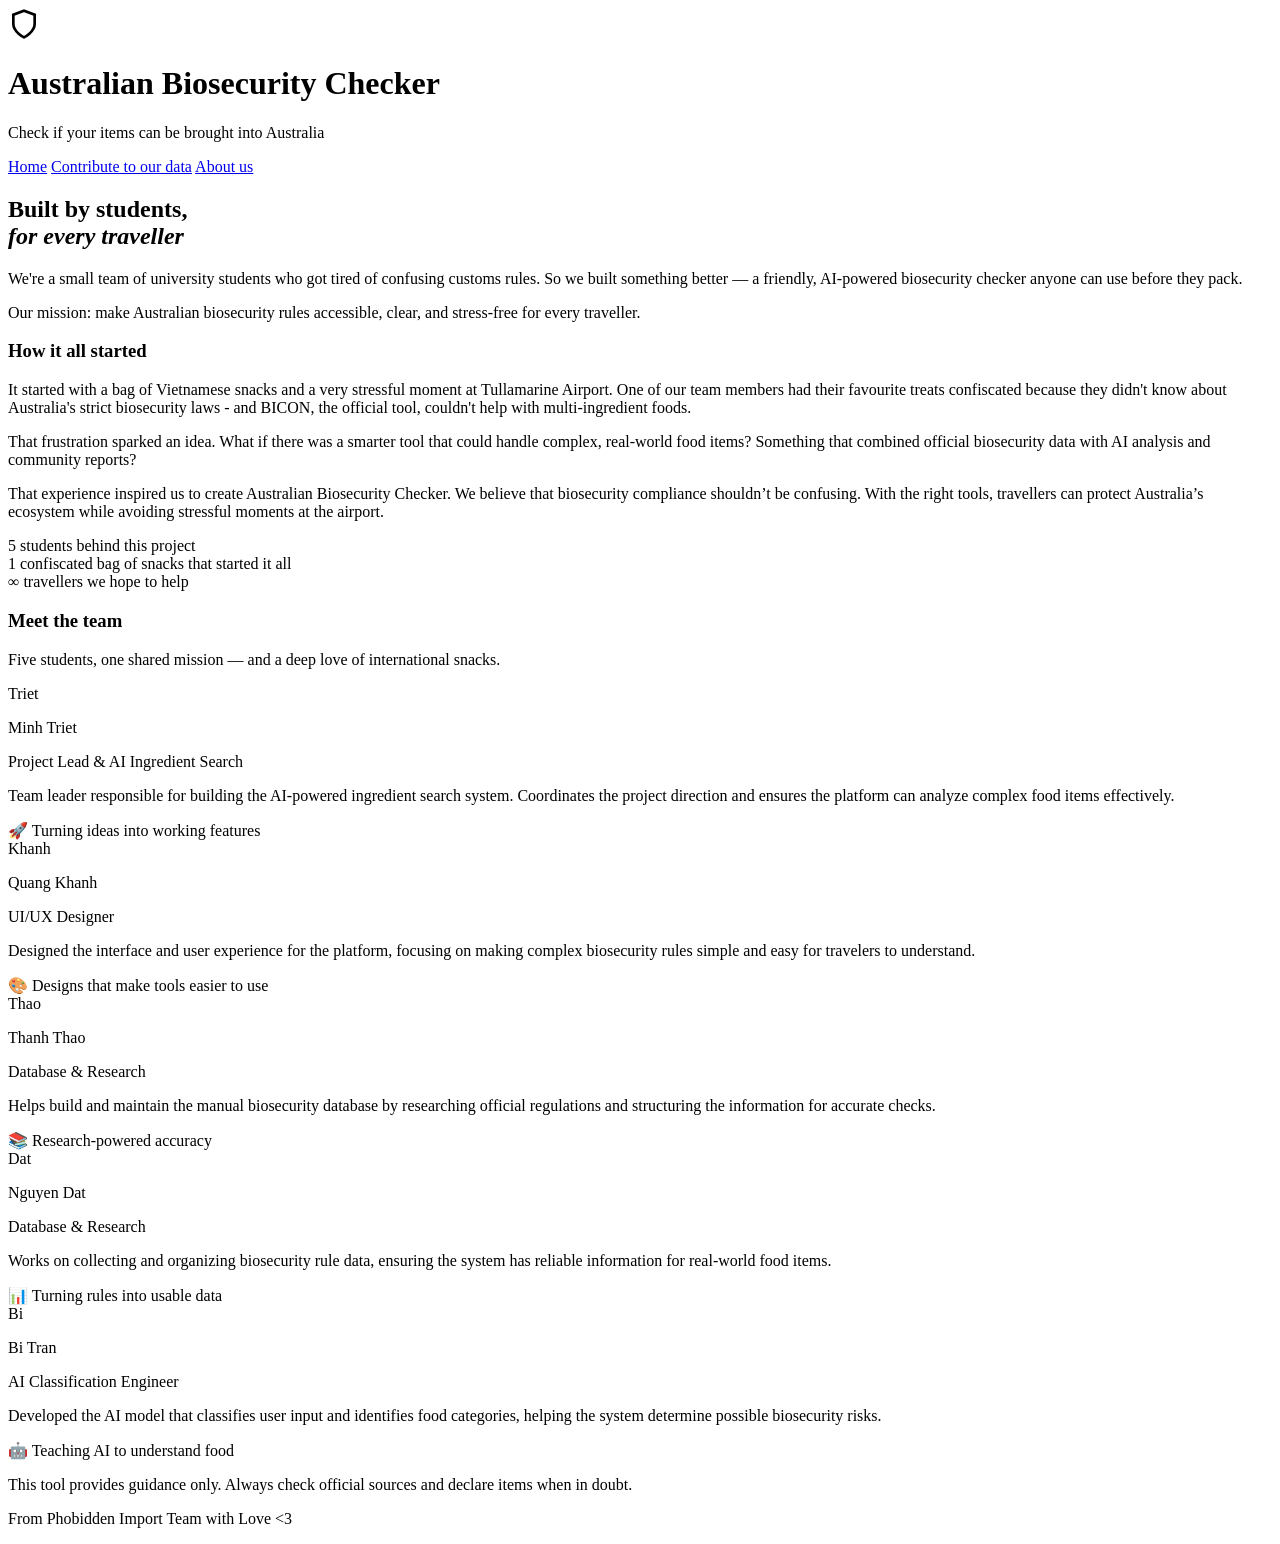
==== templates/about-us.html @ 7a42e28f "Add files via upload" ====
<!DOCTYPE html>
<html lang="en">
<head>
    <meta charset="UTF-8">
    <meta name="viewport" content="width=device-width, initial-scale=1.0">
    <title>About Us – Australian Biosecurity Checker</title>
    <link rel="stylesheet" href="about-use-style.css">
</head>
<body>

    <header class="header">
        <div class="container header-content">
            <svg class="shield-icon" width="32" height="32" viewBox="0 0 24 24" fill="none" stroke="currentColor" stroke-width="2">
                <path d="M12 22s8-4 8-10V5l-8-3-8 3v7c0 6 8 10 8 10z"></path>
            </svg>
            <div>
                <h1>Australian Biosecurity Checker</h1>
                <p class="subtitle">Check if your items can be brought into Australia</p>
            </div>
        </div>
    </header>

    <nav class="navigation-bar">
        <div class="nav-bar-section">
            <a href="biosecurity-checker.html" class="nav-box">Home</a>
            <a href="user-reports.html" class="nav-box">Contribute to our data</a>
            <a href="about-us.html" class="nav-box active">About us</a>
        </div>
    </nav>

    <!-- Hero -->
    <section class="about-hero">
        <div class="container">
            <h2>Built by students,<br><em>for every traveller</em></h2>
            <p>We're a small team of university students who got tired of confusing customs rules. So we built something better — a friendly, AI-powered biosecurity checker anyone can use before they pack.</p>
        </div>
    </section>

    <div class="mission-strip">
        Our mission: <span>make Australian biosecurity rules accessible, clear, and stress-free for every traveller.</span>
    </div>

    <!-- Story -->
    <section class="story-section">
        <div class="container story-grid">
            <div class="story-text">
                <h3>How it all started</h3>
                <p>It started with a bag of Vietnamese snacks and a very stressful moment at Tullamarine Airport. One of our team members had their favourite treats confiscated because they didn't know about Australia's strict biosecurity laws - and BICON, the official tool, couldn't help with multi-ingredient foods.</p>
                <p>That frustration sparked an idea. What if there was a smarter tool that could handle complex, real-world food items? Something that combined official biosecurity data with AI analysis and community reports?</p>
                <p>That experience inspired us to create Australian Biosecurity Checker. We believe that biosecurity compliance shouldn’t be confusing. With the right tools, travellers can protect Australia’s ecosystem while avoiding stressful moments at the airport.</p>
            </div>
            <div class="story-visual">
                <div class="stat-row">
                    <span class="stat-num">5</span>
                    <span class="stat-label">students behind this project</span>
                </div>
                <div class="divider"></div>
                <div class="stat-row">
                    <span class="stat-num">1</span>
                    <span class="stat-label">confiscated bag of snacks that started it all</span>
                </div>
                <div class="divider"></div>
                <div class="stat-row">
                    <span class="stat-num">∞</span>
                    <span class="stat-label">travellers we hope to help</span>
                </div>
            </div>
        </div>
    </section>

    <!-- Team -->
    <section class="team-section">
        <div class="container">
            <div class="section-heading">
                <h3>Meet the team</h3>
                <p>Five students, one shared mission — and a deep love of international snacks.</p>
            </div>

            <div class="team-grid">

                    <div class="member-card">
                    <div class="avatar av-1">Triet</div>
                    <p class="member-name">Minh Triet</p>
                    <p class="member-role">Project Lead & AI Ingredient Search</p>
                    <p class="member-bio">Team leader responsible for building the AI-powered ingredient search system. Coordinates the project direction and ensures the platform can analyze complex food items effectively.</p>
                    <span class="member-fun">🚀 Turning ideas into working features</span>
                </div>

                <div class="member-card">
                    <div class="avatar av-2">Khanh</div>
                    <p class="member-name">Quang Khanh</p>
                    <p class="member-role">UI/UX Designer</p>
                    <p class="member-bio">Designed the interface and user experience for the platform, focusing on making complex biosecurity rules simple and easy for travelers to understand.</p>
                    <span class="member-fun">🎨 Designs that make tools easier to use</span>
                </div>

                <div class="member-card">
                    <div class="avatar av-3">Thao</div>
                    <p class="member-name">Thanh Thao</p>
                    <p class="member-role">Database & Research</p>
                    <p class="member-bio">Helps build and maintain the manual biosecurity database by researching official regulations and structuring the information for accurate checks.</p>
                    <span class="member-fun">📚 Research-powered accuracy</span>
                </div>

                <div class="member-card">
                    <div class="avatar av-4">Dat</div>
                    <p class="member-name">Nguyen Dat</p>
                    <p class="member-role">Database & Research</p>
                    <p class="member-bio">Works on collecting and organizing biosecurity rule data, ensuring the system has reliable information for real-world food items.</p>
                    <span class="member-fun">📊 Turning rules into usable data</span>
                </div>

                <div class="member-card">
                    <div class="avatar av-5">Bi</div>
                    <p class="member-name">Bi Tran</p>
                    <p class="member-role">AI Classification Engineer</p>
                    <p class="member-bio">Developed the AI model that classifies user input and identifies food categories, helping the system determine possible biosecurity risks.</p>
                    <span class="member-fun">🤖 Teaching AI to understand food</span>
                </div>

            </div>
        </div>
    </section>

    <footer class="footer">
        <p>This tool provides guidance only. Always check official sources and declare items when in doubt.</p>
        <p>From Phobidden Import Team with Love &lt;3</p>
    </footer>

</body>
</html>
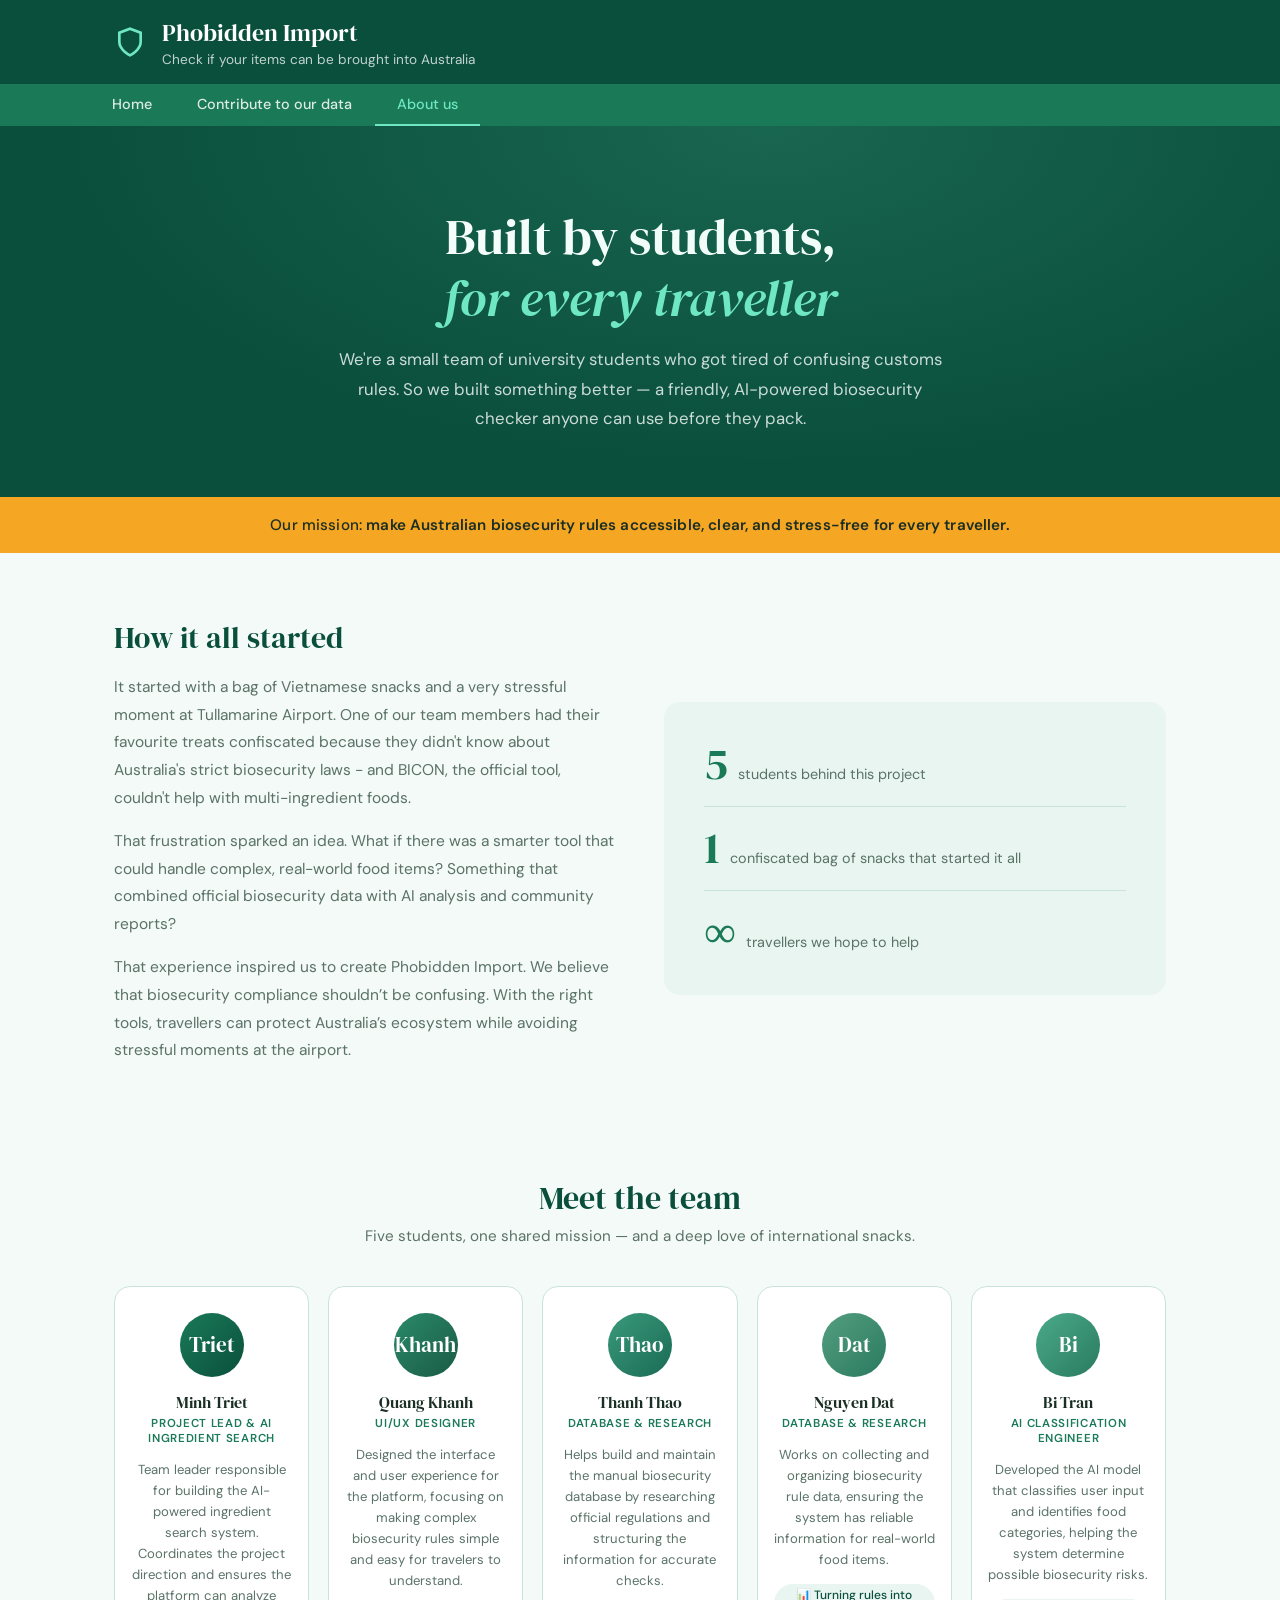
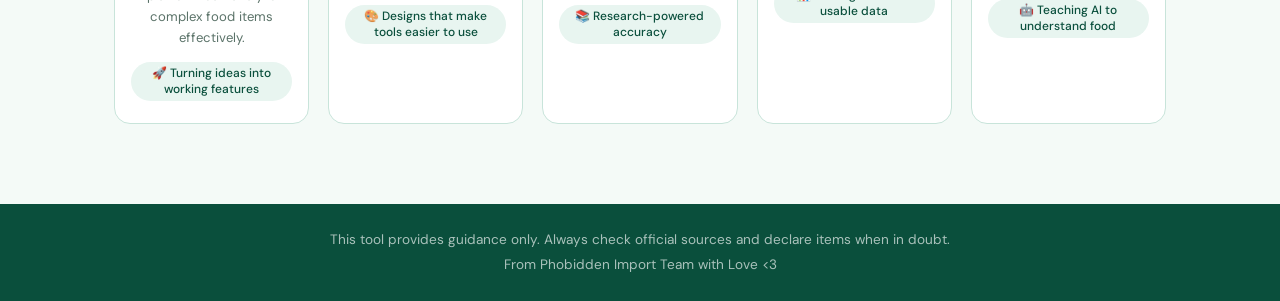
==== commit f1159bb1: "Update about-us.html update name" ====
--- a/templates/about-us.html
+++ b/templates/about-us.html
@@ -3,7 +3,7 @@
 <head>
     <meta charset="UTF-8">
     <meta name="viewport" content="width=device-width, initial-scale=1.0">
-    <title>About Us – Australian Biosecurity Checker</title>
+    <title>About Us</title>
     <link rel="stylesheet" href="about-use-style.css">
 </head>
 <body>
@@ -14,7 +14,7 @@
                 <path d="M12 22s8-4 8-10V5l-8-3-8 3v7c0 6 8 10 8 10z"></path>
             </svg>
             <div>
-                <h1>Australian Biosecurity Checker</h1>
+                <h1>Phobidden Import</h1>
                 <p class="subtitle">Check if your items can be brought into Australia</p>
             </div>
         </div>
@@ -47,7 +47,7 @@
                 <h3>How it all started</h3>
                 <p>It started with a bag of Vietnamese snacks and a very stressful moment at Tullamarine Airport. One of our team members had their favourite treats confiscated because they didn't know about Australia's strict biosecurity laws - and BICON, the official tool, couldn't help with multi-ingredient foods.</p>
                 <p>That frustration sparked an idea. What if there was a smarter tool that could handle complex, real-world food items? Something that combined official biosecurity data with AI analysis and community reports?</p>
-                <p>That experience inspired us to create Australian Biosecurity Checker. We believe that biosecurity compliance shouldn’t be confusing. With the right tools, travellers can protect Australia’s ecosystem while avoiding stressful moments at the airport.</p>
+                <p>That experience inspired us to create Phobidden Import. We believe that biosecurity compliance shouldn’t be confusing. With the right tools, travellers can protect Australia’s ecosystem while avoiding stressful moments at the airport.</p>
             </div>
             <div class="story-visual">
                 <div class="stat-row">
--- a/templates/about-use-style.css
+++ b/templates/about-use-style.css
@@ -0,0 +1,235 @@
+@import url('https://fonts.googleapis.com/css2?family=DM+Serif+Display:ital@0;1&family=DM+Sans:wght@300;400;500;600&display=swap');
+
+:root {
+    --green-deep: #0a4f3c;
+    --green-mid:  #1a7a58;
+    --green-light: #e8f5f0;
+    --amber: #f5a623;
+    --text-dark: #1a2e25;
+    --text-muted: #5a7268;
+    --white: #ffffff;
+    --card-border: #c8e4da;
+}
+
+* { box-sizing: border-box; margin: 0; padding: 0; }
+
+body {
+    font-family: 'DM Sans', sans-serif;
+    color: var(--text-dark);
+    background: #f4faf7;
+}
+
+/* ── Header ── */
+.header {
+    background: var(--green-deep);
+    color: var(--white);
+    padding: 1rem 0;
+}
+.container { max-width: 1100px; margin: 0 auto; padding: 0 1.5rem; }
+.header-content { display: flex; align-items: center; gap: 1rem; }
+.shield-icon { color: #6ee7c2; flex-shrink: 0; }
+.header h1 { font-family: 'DM Serif Display', serif; font-size: 1.5rem; font-weight: 400; color: var(--white); }
+.header .subtitle { font-size: 0.85rem; opacity: 0.75; margin-top: 2px; }
+
+/* ── Nav ── */
+.navigation-bar { background: var(--green-mid); padding: 0; }
+.nav-bar-section { display: flex; max-width: 1100px; margin: 0 auto; }
+.nav-box {
+    display: inline-block;
+    padding: 0.7rem 1.4rem;
+    color: rgba(255,255,255,0.85);
+    text-decoration: none;
+    font-size: 0.9rem;
+    font-weight: 500;
+    transition: background 0.2s, color 0.2s;
+    border-bottom: 2px solid transparent;
+}
+.nav-box:hover { background: rgba(255,255,255,0.1); color: var(--white); }
+.nav-box.active { color: #6ee7c2; border-bottom-color: #6ee7c2; }
+
+.about-hero {
+    background: var(--green-deep);
+    color: var(--white);
+    padding: 5rem 1.5rem 4rem;
+    text-align: center;
+    position: relative;
+    overflow: hidden;
+}
+.about-hero::before {
+    content: '';
+    position: absolute;
+    inset: 0;
+    background: radial-gradient(ellipse at 60% 0%, rgba(110,231,194,0.15) 0%, transparent 65%);
+    pointer-events: none;
+}
+.about-hero h2 {
+    font-family: 'DM Serif Display', serif;
+    font-size: clamp(2rem, 5vw, 3.2rem);
+    font-weight: 400;
+    line-height: 1.2;
+    margin-bottom: 1rem;
+}
+.about-hero h2 em { color: #6ee7c2; font-style: italic; }
+.about-hero p {
+    max-width: 620px;
+    margin: 0 auto;
+    font-size: 1.05rem;
+    line-height: 1.75;
+    color: rgba(255,255,255,0.8);
+}
+
+/* ── Mission strip ── */
+.mission-strip {
+    background: var(--amber);
+    color: var(--text-dark);
+    padding: 1.1rem 1.5rem;
+    text-align: center;
+    font-size: 0.95rem;
+    font-weight: 500;
+    letter-spacing: 0.01em;
+}
+.mission-strip span { font-weight: 600; }
+
+/* ── Story section ── */
+.story-section { padding: 4rem 1.5rem 3rem; }
+.story-grid {
+    display: grid;
+    grid-template-columns: 1fr 1fr;
+    gap: 3rem;
+    align-items: center;
+}
+@media (max-width: 700px) { .story-grid { grid-template-columns: 1fr; } }
+.story-text h3 {
+    font-family: 'DM Serif Display', serif;
+    font-size: 1.9rem;
+    font-weight: 400;
+    margin-bottom: 1rem;
+    color: var(--green-deep);
+}
+.story-text p {
+    font-size: 0.97rem;
+    line-height: 1.8;
+    color: var(--text-muted);
+    margin-bottom: 0.9rem;
+}
+.story-visual {
+    background: var(--green-light);
+    border-radius: 16px;
+    padding: 2.5rem;
+    display: flex;
+    flex-direction: column;
+    gap: 1.2rem;
+}
+.stat-row { display: flex; align-items: baseline; gap: 0.6rem; }
+.stat-num {
+    font-family: 'DM Serif Display', serif;
+    font-size: 2.8rem;
+    color: var(--green-mid);
+    line-height: 1;
+}
+.stat-label { font-size: 0.9rem; color: var(--text-muted); font-weight: 400; }
+.divider { height: 1px; background: var(--card-border); }
+
+/* ── Team section ── */
+.team-section { padding: 3rem 1.5rem 5rem; }
+.section-heading {
+    text-align: center;
+    margin-bottom: 2.5rem;
+}
+.section-heading h3 {
+    font-family: 'DM Serif Display', serif;
+    font-size: 2rem;
+    font-weight: 400;
+    color: var(--green-deep);
+    margin-bottom: 0.4rem;
+}
+.section-heading p { font-size: 0.95rem; color: var(--text-muted); }
+
+/* ── 5-column team grid ── */
+.team-grid {
+    display: grid;
+    grid-template-columns: repeat(5, 1fr);
+    gap: 1.2rem;
+}
+@media (max-width: 960px) { .team-grid { grid-template-columns: repeat(3, 1fr); } }
+@media (max-width: 580px)  { .team-grid { grid-template-columns: repeat(2, 1fr); } }
+
+.member-card {
+    background: var(--white);
+    border: 1px solid var(--card-border);
+    border-radius: 16px;
+    padding: 1.6rem 1rem 1.4rem;
+    text-align: center;
+    transition: transform 0.2s, box-shadow 0.2s;
+    position: relative;
+    overflow: hidden;
+}
+.member-card::after {
+    content: '';
+    position: absolute;
+    top: 0; left: 0; right: 0;
+    height: 4px;
+    background: var(--green-mid);
+    transform: scaleX(0);
+    transform-origin: left;
+    transition: transform 0.3s ease;
+}
+.member-card:hover { transform: translateY(-4px); box-shadow: 0 12px 32px rgba(10,79,60,0.1); }
+.member-card:hover::after { transform: scaleX(1); }
+
+.avatar {
+    width: 64px; height: 64px;
+    border-radius: 50%;
+    margin: 0 auto 0.9rem;
+    display: flex; align-items: center; justify-content: center;
+    font-family: 'DM Serif Display', serif;
+    font-size: 1.3rem;
+    color: var(--white);
+    flex-shrink: 0;
+}
+.av-1 { background: linear-gradient(135deg, #1a7a58, #0a4f3c); }
+.av-2 { background: linear-gradient(135deg, #2a8a6a, #1a5a45); }
+.av-3 { background: linear-gradient(135deg, #3a9a7a, #1a6a55); }
+.av-4 { background: linear-gradient(135deg, #549e7f, #2a7a60); }
+.av-5 { background: linear-gradient(135deg, #4aaa88, #2a7a60); }
+
+.member-name {
+    font-family: 'DM Serif Display', serif;
+    font-size: 1rem;
+    font-weight: 400;
+    color: var(--text-dark);
+    margin-bottom: 0.2rem;
+}
+.member-role {
+    font-size: 0.72rem;
+    font-weight: 600;
+    text-transform: uppercase;
+    letter-spacing: 0.06em;
+    color: var(--green-mid);
+    margin-bottom: 0.8rem;
+}
+.member-bio {
+    font-size: 0.82rem;
+    line-height: 1.6;
+    color: var(--text-muted);
+}
+.member-fun {
+    display: inline-block;
+    margin-top: 0.85rem;
+    font-size: 0.75rem;
+    background: var(--green-light);
+    color: var(--green-deep);
+    border-radius: 20px;
+    padding: 0.22rem 0.7rem;
+    font-weight: 500;
+}
+
+/* ── Footer ── */
+.footer {
+    background: var(--green-deep);
+    color: rgba(255,255,255,0.65);
+    text-align: center;
+    padding: 1.5rem;
+    font-size: 0.85rem;
+    line-height: 1.8;
+}
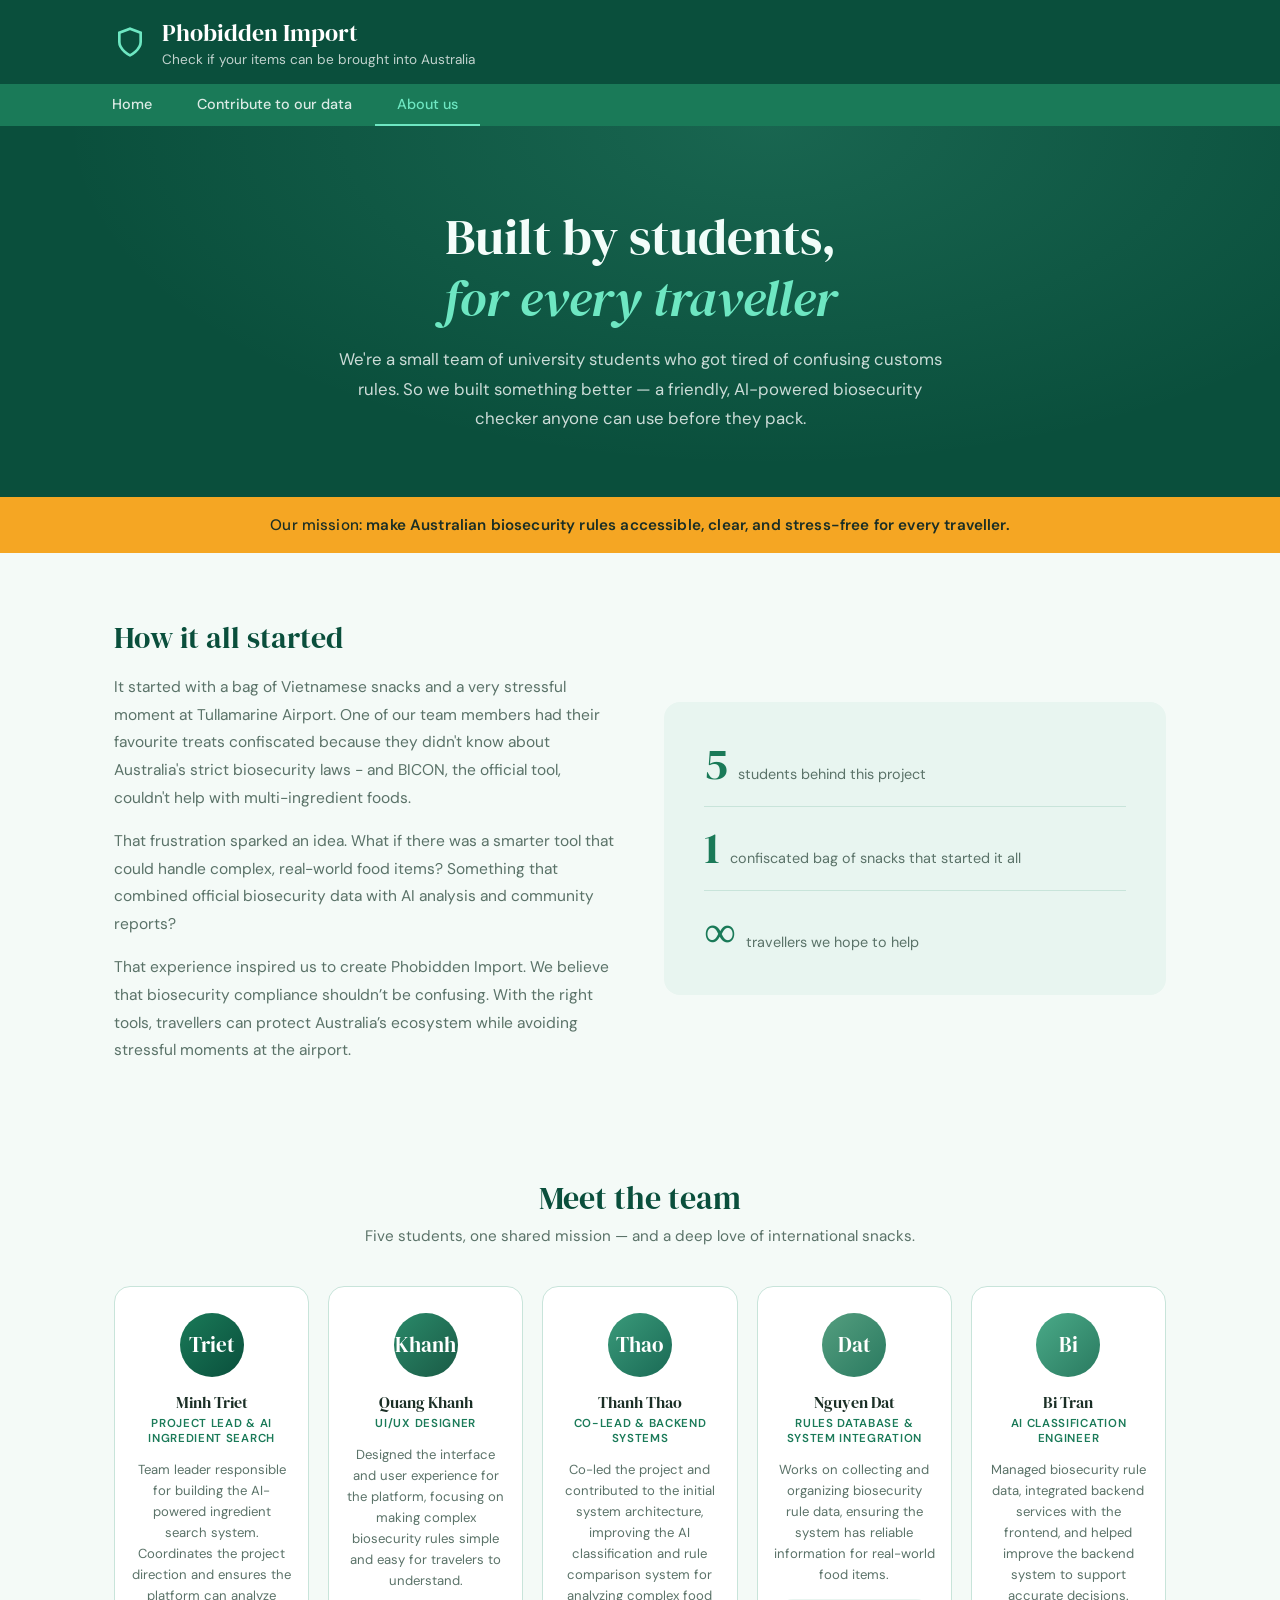
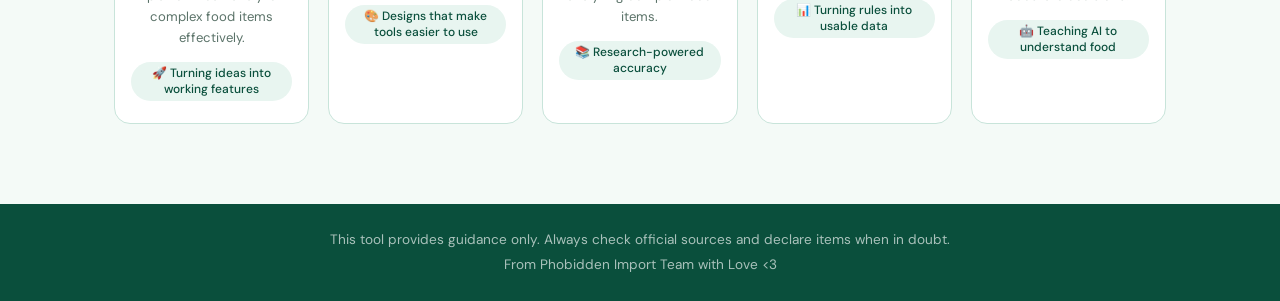
==== commit 717c10d7: "about us change" ====
--- a/templates/about-us.html
+++ b/templates/about-us.html
@@ -4,7 +4,7 @@
     <meta charset="UTF-8">
     <meta name="viewport" content="width=device-width, initial-scale=1.0">
     <title>About Us</title>
-    <link rel="stylesheet" href="about-use-style.css">
+    <link rel="stylesheet" href="/static/about-use-style.css">
 </head>
 <body>
 
@@ -97,15 +97,15 @@
                 <div class="member-card">
                     <div class="avatar av-3">Thao</div>
                     <p class="member-name">Thanh Thao</p>
-                    <p class="member-role">Database & Research</p>
-                    <p class="member-bio">Helps build and maintain the manual biosecurity database by researching official regulations and structuring the information for accurate checks.</p>
+                    <p class="member-role">Co-Lead & Backend Systems</p>
+                    <p class="member-bio">Co-led the project and contributed to the initial system architecture, improving the AI classification and rule comparison system for analyzing complex food items.</p>
                     <span class="member-fun">📚 Research-powered accuracy</span>
                 </div>
 
                 <div class="member-card">
                     <div class="avatar av-4">Dat</div>
                     <p class="member-name">Nguyen Dat</p>
-                    <p class="member-role">Database & Research</p>
+                    <p class="member-role">Rules Database & System Integration</p>
                     <p class="member-bio">Works on collecting and organizing biosecurity rule data, ensuring the system has reliable information for real-world food items.</p>
                     <span class="member-fun">📊 Turning rules into usable data</span>
                 </div>
@@ -114,7 +114,7 @@
                     <div class="avatar av-5">Bi</div>
                     <p class="member-name">Bi Tran</p>
                     <p class="member-role">AI Classification Engineer</p>
-                    <p class="member-bio">Developed the AI model that classifies user input and identifies food categories, helping the system determine possible biosecurity risks.</p>
+                    <p class="member-bio">Managed biosecurity rule data, integrated backend services with the frontend, and helped improve the backend system to support accurate decisions.</p>
                     <span class="member-fun">🤖 Teaching AI to understand food</span>
                 </div>
 
--- a/static/about-use-style.css
+++ b/static/about-use-style.css
@@ -0,0 +1,235 @@
+@import url('https://fonts.googleapis.com/css2?family=DM+Serif+Display:ital@0;1&family=DM+Sans:wght@300;400;500;600&display=swap');
+
+:root {
+    --green-deep: #0a4f3c;
+    --green-mid:  #1a7a58;
+    --green-light: #e8f5f0;
+    --amber: #f5a623;
+    --text-dark: #1a2e25;
+    --text-muted: #5a7268;
+    --white: #ffffff;
+    --card-border: #c8e4da;
+}
+
+* { box-sizing: border-box; margin: 0; padding: 0; }
+
+body {
+    font-family: 'DM Sans', sans-serif;
+    color: var(--text-dark);
+    background: #f4faf7;
+}
+
+/* ── Header ── */
+.header {
+    background: var(--green-deep);
+    color: var(--white);
+    padding: 1rem 0;
+}
+.container { max-width: 1100px; margin: 0 auto; padding: 0 1.5rem; }
+.header-content { display: flex; align-items: center; gap: 1rem; }
+.shield-icon { color: #6ee7c2; flex-shrink: 0; }
+.header h1 { font-family: 'DM Serif Display', serif; font-size: 1.5rem; font-weight: 400; color: var(--white); }
+.header .subtitle { font-size: 0.85rem; opacity: 0.75; margin-top: 2px; }
+
+/* ── Nav ── */
+.navigation-bar { background: var(--green-mid); padding: 0; }
+.nav-bar-section { display: flex; max-width: 1100px; margin: 0 auto; }
+.nav-box {
+    display: inline-block;
+    padding: 0.7rem 1.4rem;
+    color: rgba(255,255,255,0.85);
+    text-decoration: none;
+    font-size: 0.9rem;
+    font-weight: 500;
+    transition: background 0.2s, color 0.2s;
+    border-bottom: 2px solid transparent;
+}
+.nav-box:hover { background: rgba(255,255,255,0.1); color: var(--white); }
+.nav-box.active { color: #6ee7c2; border-bottom-color: #6ee7c2; }
+
+.about-hero {
+    background: var(--green-deep);
+    color: var(--white);
+    padding: 5rem 1.5rem 4rem;
+    text-align: center;
+    position: relative;
+    overflow: hidden;
+}
+.about-hero::before {
+    content: '';
+    position: absolute;
+    inset: 0;
+    background: radial-gradient(ellipse at 60% 0%, rgba(110,231,194,0.15) 0%, transparent 65%);
+    pointer-events: none;
+}
+.about-hero h2 {
+    font-family: 'DM Serif Display', serif;
+    font-size: clamp(2rem, 5vw, 3.2rem);
+    font-weight: 400;
+    line-height: 1.2;
+    margin-bottom: 1rem;
+}
+.about-hero h2 em { color: #6ee7c2; font-style: italic; }
+.about-hero p {
+    max-width: 620px;
+    margin: 0 auto;
+    font-size: 1.05rem;
+    line-height: 1.75;
+    color: rgba(255,255,255,0.8);
+}
+
+/* ── Mission strip ── */
+.mission-strip {
+    background: var(--amber);
+    color: var(--text-dark);
+    padding: 1.1rem 1.5rem;
+    text-align: center;
+    font-size: 0.95rem;
+    font-weight: 500;
+    letter-spacing: 0.01em;
+}
+.mission-strip span { font-weight: 600; }
+
+/* ── Story section ── */
+.story-section { padding: 4rem 1.5rem 3rem; }
+.story-grid {
+    display: grid;
+    grid-template-columns: 1fr 1fr;
+    gap: 3rem;
+    align-items: center;
+}
+@media (max-width: 700px) { .story-grid { grid-template-columns: 1fr; } }
+.story-text h3 {
+    font-family: 'DM Serif Display', serif;
+    font-size: 1.9rem;
+    font-weight: 400;
+    margin-bottom: 1rem;
+    color: var(--green-deep);
+}
+.story-text p {
+    font-size: 0.97rem;
+    line-height: 1.8;
+    color: var(--text-muted);
+    margin-bottom: 0.9rem;
+}
+.story-visual {
+    background: var(--green-light);
+    border-radius: 16px;
+    padding: 2.5rem;
+    display: flex;
+    flex-direction: column;
+    gap: 1.2rem;
+}
+.stat-row { display: flex; align-items: baseline; gap: 0.6rem; }
+.stat-num {
+    font-family: 'DM Serif Display', serif;
+    font-size: 2.8rem;
+    color: var(--green-mid);
+    line-height: 1;
+}
+.stat-label { font-size: 0.9rem; color: var(--text-muted); font-weight: 400; }
+.divider { height: 1px; background: var(--card-border); }
+
+/* ── Team section ── */
+.team-section { padding: 3rem 1.5rem 5rem; }
+.section-heading {
+    text-align: center;
+    margin-bottom: 2.5rem;
+}
+.section-heading h3 {
+    font-family: 'DM Serif Display', serif;
+    font-size: 2rem;
+    font-weight: 400;
+    color: var(--green-deep);
+    margin-bottom: 0.4rem;
+}
+.section-heading p { font-size: 0.95rem; color: var(--text-muted); }
+
+/* ── 5-column team grid ── */
+.team-grid {
+    display: grid;
+    grid-template-columns: repeat(5, 1fr);
+    gap: 1.2rem;
+}
+@media (max-width: 960px) { .team-grid { grid-template-columns: repeat(3, 1fr); } }
+@media (max-width: 580px)  { .team-grid { grid-template-columns: repeat(2, 1fr); } }
+
+.member-card {
+    background: var(--white);
+    border: 1px solid var(--card-border);
+    border-radius: 16px;
+    padding: 1.6rem 1rem 1.4rem;
+    text-align: center;
+    transition: transform 0.2s, box-shadow 0.2s;
+    position: relative;
+    overflow: hidden;
+}
+.member-card::after {
+    content: '';
+    position: absolute;
+    top: 0; left: 0; right: 0;
+    height: 4px;
+    background: var(--green-mid);
+    transform: scaleX(0);
+    transform-origin: left;
+    transition: transform 0.3s ease;
+}
+.member-card:hover { transform: translateY(-4px); box-shadow: 0 12px 32px rgba(10,79,60,0.1); }
+.member-card:hover::after { transform: scaleX(1); }
+
+.avatar {
+    width: 64px; height: 64px;
+    border-radius: 50%;
+    margin: 0 auto 0.9rem;
+    display: flex; align-items: center; justify-content: center;
+    font-family: 'DM Serif Display', serif;
+    font-size: 1.3rem;
+    color: var(--white);
+    flex-shrink: 0;
+}
+.av-1 { background: linear-gradient(135deg, #1a7a58, #0a4f3c); }
+.av-2 { background: linear-gradient(135deg, #2a8a6a, #1a5a45); }
+.av-3 { background: linear-gradient(135deg, #3a9a7a, #1a6a55); }
+.av-4 { background: linear-gradient(135deg, #549e7f, #2a7a60); }
+.av-5 { background: linear-gradient(135deg, #4aaa88, #2a7a60); }
+
+.member-name {
+    font-family: 'DM Serif Display', serif;
+    font-size: 1rem;
+    font-weight: 400;
+    color: var(--text-dark);
+    margin-bottom: 0.2rem;
+}
+.member-role {
+    font-size: 0.72rem;
+    font-weight: 600;
+    text-transform: uppercase;
+    letter-spacing: 0.06em;
+    color: var(--green-mid);
+    margin-bottom: 0.8rem;
+}
+.member-bio {
+    font-size: 0.82rem;
+    line-height: 1.6;
+    color: var(--text-muted);
+}
+.member-fun {
+    display: inline-block;
+    margin-top: 0.85rem;
+    font-size: 0.75rem;
+    background: var(--green-light);
+    color: var(--green-deep);
+    border-radius: 20px;
+    padding: 0.22rem 0.7rem;
+    font-weight: 500;
+}
+
+/* ── Footer ── */
+.footer {
+    background: var(--green-deep);
+    color: rgba(255,255,255,0.65);
+    text-align: center;
+    padding: 1.5rem;
+    font-size: 0.85rem;
+    line-height: 1.8;
+}
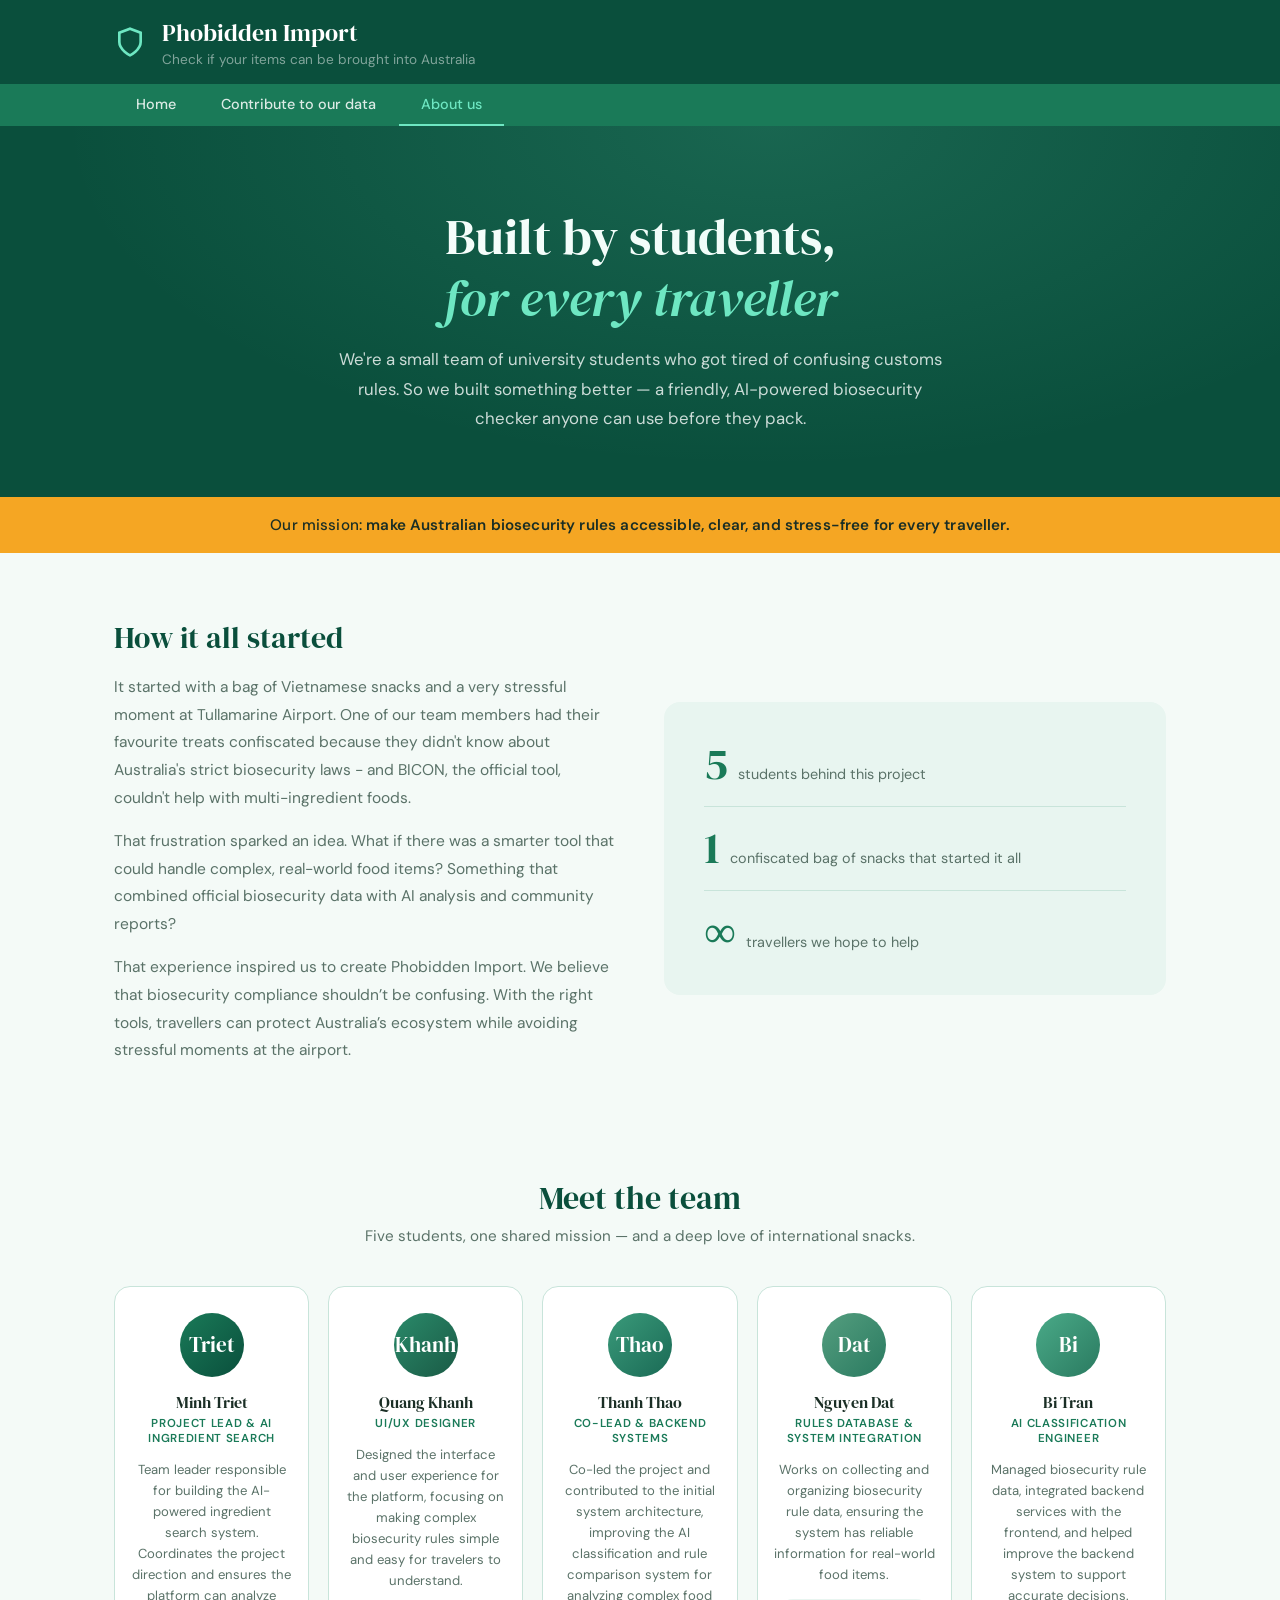
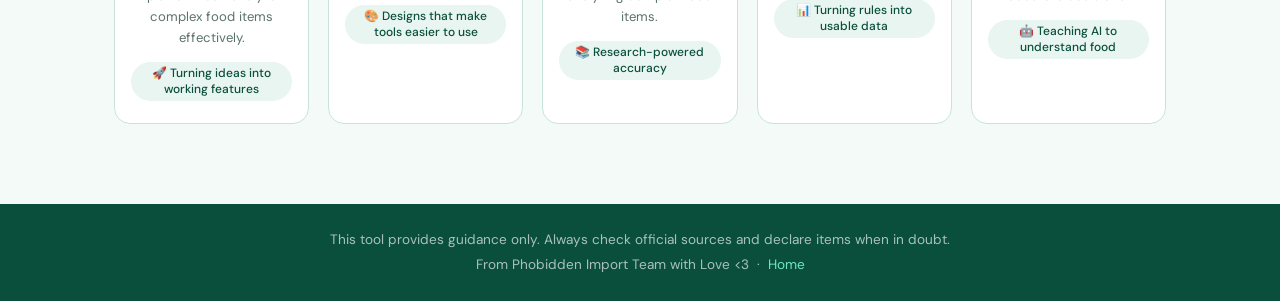
==== commit 052283c2: "As promised, all the other HTML files and their static files have been added." ====
--- a/templates/about-us.html
+++ b/templates/about-us.html
@@ -4,6 +4,7 @@
     <meta charset="UTF-8">
     <meta name="viewport" content="width=device-width, initial-scale=1.0">
     <title>About Us</title>
+    <link rel="stylesheet" href="/static/styles.css">
     <link rel="stylesheet" href="/static/about-use-style.css">
 </head>
 <body>
@@ -22,9 +23,9 @@
 
     <nav class="navigation-bar">
         <div class="nav-bar-section">
-            <a href="biosecurity-checker.html" class="nav-box">Home</a>
-            <a href="user-reports.html" class="nav-box">Contribute to our data</a>
-            <a href="about-us.html" class="nav-box active">About us</a>
+            <a href="/" class="nav-box">Home</a>
+            <a href="/user-reports" class="nav-box">Contribute to our data</a>
+            <a href="/about-us" class="nav-box active">About us</a>
         </div>
     </nav>
 
@@ -124,8 +125,10 @@
 
     <footer class="footer">
         <p>This tool provides guidance only. Always check official sources and declare items when in doubt.</p>
-        <p>From Phobidden Import Team with Love &lt;3</p>
+        <p>From Phobidden Import Team with Love &lt;3 &nbsp;·&nbsp; <a href="/">Home</a></p>
     </footer>
+
+    <script src="/static/script.js"></script>
 
 </body>
 </html>
--- a/static/styles.css
+++ b/static/styles.css
@@ -0,0 +1,668 @@
+@import url('https://fonts.googleapis.com/css2?family=DM+Serif+Display:ital@0;1&family=DM+Sans:opsz,wght@9..40,300;9..40,400;9..40,500;9..40,600&display=swap');
+
+:root {
+    --green-deep:   #0a4f3c;
+    --green-mid:    #1a7a58;
+    --green-soft:   #2a9a72;
+    --green-light:  #e8f5f0;
+    --green-pale:   #f2faf6;
+    --mint:         #6ee7c2;
+    --amber:        #f5a623;
+    --amber-light:  #fff8ec;
+    --red-deep:     #7f1d1d;
+    --red-light:    #fef2f2;
+    --red-border:   #fca5a5;
+    --text-dark:    #1a2e25;
+    --text-muted:   #5a7268;
+    --card-border:  #c8e4da;
+    --white:        #ffffff;
+    --radius-lg:    16px;
+    --radius-md:    10px;
+    --shadow-card:  0 2px 16px rgba(10,79,60,0.08);
+    --shadow-hover: 0 8px 32px rgba(10,79,60,0.14);
+}
+
+*, *::before, *::after { box-sizing: border-box; margin: 0; padding: 0; }
+
+body {
+    font-family: 'DM Sans', sans-serif;
+    background: var(--green-pale);
+    color: var(--text-dark);
+    min-height: 100vh;
+}
+
+/* ─── Header ─── */
+.header {
+    background: var(--green-deep);
+    padding: 1rem 0;
+}
+.container { max-width: 1060px; margin: 0 auto; padding: 0 1.5rem; }
+.header-content { display: flex; align-items: center; gap: 1rem; }
+.shield-icon { color: var(--mint); flex-shrink: 0; }
+.header h1 {
+    font-family: 'DM Serif Display', serif;
+    font-size: 1.45rem;
+    font-weight: 400;
+    color: var(--white);
+}
+.header .subtitle { font-size: 0.82rem; color: rgba(255,255,255,0.65); margin-top: 2px; }
+
+/*Nav*/
+.navigation-bar { background: var(--green-mid); }
+.nav-bar-section { display: flex; max-width: 1060px; margin: 0 auto; padding: 0 1.5rem; }
+.nav-box {
+    display: inline-block;
+    padding: 0.72rem 1.3rem;
+    color: rgba(255,255,255,0.85);
+    text-decoration: none;
+    font-size: 0.88rem;
+    font-weight: 500;
+    transition: background 0.18s, color 0.18s;
+    border-bottom: 2px solid transparent;
+}
+.nav-box:hover { background: rgba(255,255,255,0.1); color: var(--white); }
+.nav-box.active { color: var(--mint); border-bottom-color: var(--mint); }
+
+/*Hero*/
+.hero {
+    background: var(--green-deep);
+    padding: 4rem 1.5rem 5.5rem;
+    text-align: center;
+    position: relative;
+    overflow: hidden;
+}
+.hero::before {
+    content: '';
+    position: absolute; inset: 0;
+    background: radial-gradient(ellipse at 70% 10%, rgba(110,231,194,0.13) 0%, transparent 60%),
+                radial-gradient(ellipse at 20% 80%, rgba(26,122,88,0.25) 0%, transparent 55%);
+    pointer-events: none;
+}
+.hero::after {
+    content: '';
+    position: absolute;
+    bottom: -30px; right: -30px;
+    width: 220px; height: 220px;
+    border-radius: 50% 50% 50% 10%;
+    background: rgba(110,231,194,0.07);
+    transform: rotate(-20deg);
+    pointer-events: none;
+}
+.hero-badge {
+    display: inline-flex;
+    align-items: center;
+    gap: 6px;
+    background: rgba(110,231,194,0.15);
+    border: 1px solid rgba(110,231,194,0.3);
+    color: var(--mint);
+    font-size: 0.78rem;
+    font-weight: 600;
+    letter-spacing: 0.05em;
+    text-transform: uppercase;
+    padding: 0.35rem 0.9rem;
+    border-radius: 20px;
+    margin-bottom: 1.2rem;
+    animation: fadeUp 0.5s ease both;
+}
+.hero h2 {
+    font-family: 'DM Serif Display', serif;
+    font-size: clamp(2rem, 5vw, 3.4rem);
+    font-weight: 400;
+    color: var(--white);
+    line-height: 1.18;
+    margin-bottom: 1rem;
+    animation: fadeUp 0.5s 0.1s ease both;
+}
+.hero h2 em { color: var(--mint); font-style: italic; }
+.hero-sub {
+    font-size: 1rem;
+    color: rgba(255,255,255,0.7);
+    max-width: 520px;
+    margin: 0 auto 2rem;
+    line-height: 1.75;
+    animation: fadeUp 0.5s 0.2s ease both;
+}
+.hero-pills {
+    display: flex;
+    justify-content: center;
+    flex-wrap: wrap;
+    gap: 0.6rem;
+    animation: fadeUp 0.5s 0.3s ease both;
+}
+.pill {
+    background: rgba(255,255,255,0.09);
+    border: 1px solid rgba(255,255,255,0.15);
+    color: rgba(255,255,255,0.8);
+    font-size: 0.8rem;
+    padding: 0.3rem 0.85rem;
+    border-radius: 20px;
+}
+
+@keyframes fadeUp {
+    from { opacity: 0; transform: translateY(14px); }
+    to   { opacity: 1; transform: translateY(0); }
+}
+
+/*Floating card lift*/
+.card-lift {
+    max-width: 760px;
+    margin: -3rem auto 0;
+    padding: 0 1.5rem;
+    position: relative;
+    z-index: 10;
+    animation: fadeUp 0.5s 0.35s ease both;
+}
+
+/*Main card*/
+.card {
+    background: var(--white);
+    border: 1px solid var(--card-border);
+    border-radius: var(--radius-lg);
+    box-shadow: var(--shadow-card);
+    overflow: hidden;
+}
+.card-header {
+    padding: 1.6rem 1.8rem 0;
+}
+.card-header h3 {
+    font-family: 'DM Serif Display', serif;
+    font-size: 1.4rem;
+    font-weight: 400;
+    color: var(--green-deep);
+    margin-bottom: 0.3rem;
+}
+.card-header p { font-size: 0.88rem; color: var(--text-muted); }
+
+/* Mode tabs */
+.mode-tabs {
+    display: flex;
+    gap: 0;
+    padding: 1.2rem 1.8rem 0;
+    border-bottom: 1px solid var(--card-border);
+}
+.mode-btn {
+    display: flex;
+    align-items: center;
+    gap: 7px;
+    padding: 0.6rem 1.1rem;
+    border: none;
+    background: none;
+    font-family: 'DM Sans', sans-serif;
+    font-size: 0.87rem;
+    font-weight: 500;
+    color: var(--text-muted);
+    cursor: pointer;
+    border-bottom: 2px solid transparent;
+    margin-bottom: -1px;
+    transition: color 0.18s, border-color 0.18s;
+    white-space: nowrap;
+}
+.mode-btn svg { opacity: 0.6; transition: opacity 0.18s; }
+.mode-btn:hover { color: var(--green-mid); }
+.mode-btn:hover svg { opacity: 0.9; }
+.mode-btn.active { color: var(--green-deep); border-bottom-color: var(--green-mid); }
+.mode-btn.active svg { opacity: 1; }
+
+/* Input area */
+.card-body { padding: 1.5rem 1.8rem 1.8rem; }
+
+textarea {
+    width: 100%;
+    padding: 0.9rem 1rem;
+    border: 1.5px solid var(--card-border);
+    border-radius: var(--radius-md);
+    font-family: 'DM Sans', sans-serif;
+    font-size: 0.93rem;
+    color: var(--text-dark);
+    background: var(--green-pale);
+    resize: vertical;
+    min-height: 120px;
+    transition: border-color 0.2s, box-shadow 0.2s;
+    line-height: 1.6;
+}
+textarea:focus {
+    outline: none;
+    border-color: var(--green-mid);
+    box-shadow: 0 0 0 3px rgba(26,122,88,0.1);
+    background: var(--white);
+}
+textarea::placeholder { color: #9ab8ae; }
+
+.upload-area {
+    border: 1.5px dashed var(--card-border);
+    border-radius: var(--radius-md);
+    background: var(--green-pale);
+    padding: 2.5rem 1.5rem;
+    text-align: center;
+    cursor: pointer;
+    transition: border-color 0.2s, background 0.2s;
+    display: block;
+}
+.upload-area:hover {
+    border-color: var(--green-mid);
+    background: var(--green-light);
+}
+.upload-area svg { color: var(--green-soft); margin-bottom: 0.7rem; }
+.upload-area span {
+    display: block;
+    font-size: 0.9rem;
+    color: var(--text-muted);
+    font-weight: 500;
+}
+.upload-area small {
+    font-size: 0.78rem;
+    color: #9ab8ae;
+    margin-top: 0.3rem;
+    display: block;
+}
+#imagePreview {
+    display: none;
+    max-height: 200px;
+    object-fit: contain;
+    border-radius: 8px;
+    margin-top: 1rem;
+    width: 100%;
+}
+
+.btn-primary {
+    display: flex;
+    align-items: center;
+    justify-content: center;
+    gap: 8px;
+    width: 100%;
+    margin-top: 1rem;
+    padding: 0.85rem 1.5rem;
+    background: var(--green-deep);
+    color: var(--white);
+    border: none;
+    border-radius: var(--radius-md);
+    font-family: 'DM Sans', sans-serif;
+    font-size: 0.95rem;
+    font-weight: 600;
+    cursor: pointer;
+    transition: background 0.2s, transform 0.15s, box-shadow 0.2s;
+    letter-spacing: 0.01em;
+}
+.btn-primary:hover {
+    background: var(--green-mid);
+    box-shadow: 0 4px 16px rgba(10,79,60,0.25);
+    transform: translateY(-1px);
+}
+.btn-primary:active { transform: translateY(0); }
+
+/*Result section*/
+#resultSection {
+    display: none;
+    max-width: 760px;
+    margin: 2rem auto;
+    padding: 0 1.5rem;
+    animation: fadeUp 0.4s ease both;
+}
+#resultCard {
+    background: var(--white);
+    border: 1px solid var(--card-border);
+    border-radius: var(--radius-lg);
+    box-shadow: var(--shadow-card);
+    overflow: hidden;
+}
+.btn-secondary {
+    display: block;
+    width: 100%;
+    margin-top: 1rem;
+    padding: 0.8rem;
+    border: 1.5px solid var(--card-border);
+    border-radius: var(--radius-md);
+    background: var(--white);
+    color: var(--green-deep);
+    font-family: 'DM Sans', sans-serif;
+    font-size: 0.9rem;
+    font-weight: 600;
+    cursor: pointer;
+    transition: background 0.18s, border-color 0.18s;
+}
+.btn-secondary:hover { background: var(--green-light); border-color: var(--green-mid); }
+
+/*Loading state*/
+.loading-state {
+    padding: 3rem 2rem;
+    text-align: center;
+}
+.loading-spinner {
+    width: 44px; height: 44px;
+    border: 3px solid var(--green-light);
+    border-top-color: var(--green-mid);
+    border-radius: 50%;
+    animation: spin 0.8s linear infinite;
+    margin: 0 auto 1.2rem;
+}
+@keyframes spin { to { transform: rotate(360deg); } }
+.loading-text { font-weight: 600; color: var(--green-deep); margin-bottom: 0.3rem; }
+.loading-state small { color: var(--text-muted); font-size: 0.82rem; }
+
+/*Verdict header*/
+.verdict-header {
+    display: flex;
+    align-items: center;
+    gap: 1rem;
+    padding: 1.4rem 1.8rem;
+}
+.verdict-header--bring  { background: var(--green-light);  border-bottom: 1px solid #b2ddd0; }
+.verdict-header--declare { background: var(--amber-light); border-bottom: 1px solid #fddfa0; }
+.verdict-header--dont   { background: var(--red-light);   border-bottom: 1px solid var(--red-border); }
+
+.verdict-icon-wrap {
+    width: 52px; height: 52px;
+    border-radius: 14px;
+    display: flex; align-items: center; justify-content: center;
+    flex-shrink: 0;
+}
+.verdict-header--bring  .verdict-icon-wrap { background: #c8edd8; color: var(--green-deep); }
+.verdict-header--declare .verdict-icon-wrap { background: #fde68a; color: #92400e; }
+.verdict-header--dont   .verdict-icon-wrap { background: #fecaca; color: var(--red-deep); }
+
+.verdict-label-text {
+    font-family: 'DM Serif Display', serif;
+    font-size: 1.35rem;
+    font-weight: 400;
+    line-height: 1.2;
+}
+.verdict-header--bring  .verdict-label-text { color: var(--green-deep); }
+.verdict-header--declare .verdict-label-text { color: #7c4a00; }
+.verdict-header--dont   .verdict-label-text { color: var(--red-deep); }
+
+.verdict-sub {
+    font-size: 0.83rem;
+    margin-top: 3px;
+    line-height: 1.5;
+}
+.verdict-header--bring  .verdict-sub { color: var(--green-mid); }
+.verdict-header--declare .verdict-sub { color: #a16207; }
+.verdict-header--dont   .verdict-sub { color: #b91c1c; }
+
+/*Result body*/
+.result-body { padding: 1.5rem 1.8rem; }
+
+.result-meta {
+    display: flex;
+    flex-wrap: wrap;
+    align-items: center;
+    gap: 0.6rem;
+    margin-bottom: 1rem;
+}
+.result-product-name {
+    font-weight: 600;
+    font-size: 1rem;
+    color: var(--green-deep);
+}
+.result-barcode {
+    font-size: 0.78rem;
+    color: var(--text-muted);
+    background: var(--green-pale);
+    border: 1px solid var(--card-border);
+    padding: 0.15rem 0.5rem;
+    border-radius: 6px;
+    font-family: monospace;
+}
+
+.verdict-reason-text {
+    font-size: 0.9rem;
+    color: var(--text-muted);
+    line-height: 1.65;
+    margin-bottom: 1.2rem;
+    padding: 0.8rem 1rem;
+    background: var(--green-pale);
+    border-radius: var(--radius-md);
+    border-left: 3px solid var(--green-soft);
+}
+
+/*Concerns*/
+.concerns-section { margin-bottom: 1.2rem; }
+.concerns-section h5,
+.categories-section h5,
+.ingredients-section h5,
+.rules-section h5 {
+    font-size: 0.78rem;
+    font-weight: 600;
+    text-transform: uppercase;
+    letter-spacing: 0.07em;
+    color: var(--text-muted);
+    margin-bottom: 0.55rem;
+}
+.concerns-list {
+    list-style: none;
+    display: flex;
+    flex-direction: column;
+    gap: 0.4rem;
+}
+.concerns-list li {
+    font-size: 0.87rem;
+    color: var(--text-dark);
+    padding-left: 1.1rem;
+    position: relative;
+    line-height: 1.55;
+}
+.concerns-list li::before {
+    content: '•';
+    position: absolute;
+    left: 0;
+    color: var(--green-mid);
+    font-weight: 700;
+}
+
+/*Category tags*/
+.categories-section { margin-bottom: 1.2rem; }
+.category-tags { display: flex; flex-wrap: wrap; gap: 0.4rem; }
+.cat-tag {
+    font-size: 0.78rem;
+    font-weight: 500;
+    padding: 0.25rem 0.7rem;
+    border-radius: 20px;
+    background: var(--green-light);
+    color: var(--green-deep);
+    border: 1px solid #b2ddd0;
+}
+
+/*Ingredient chips*/
+.ingredients-section { margin-bottom: 1.2rem; }
+.ingredient-chips { display: flex; flex-wrap: wrap; gap: 0.4rem; }
+.chip {
+    font-size: 0.78rem;
+    padding: 0.2rem 0.65rem;
+    border-radius: 6px;
+    background: #f4f6f5;
+    color: var(--text-dark);
+    border: 1px solid #dde8e3;
+}
+
+/*Rules applied*/
+.rules-section { margin-bottom: 1rem; }
+.rule-item {
+    border: 1px solid var(--card-border);
+    border-radius: var(--radius-md);
+    padding: 0.8rem 1rem;
+    margin-bottom: 0.55rem;
+    background: var(--white);
+}
+.rule-item--bring_it  { border-left: 3px solid var(--green-soft); }
+.rule-item--declare_it { border-left: 3px solid var(--amber); }
+.rule-item--dont_bring { border-left: 3px solid #ef4444; }
+
+.rule-item-header {
+    display: flex;
+    align-items: center;
+    gap: 0.5rem;
+    margin-bottom: 0.35rem;
+}
+.rule-verdict-dot {
+    width: 8px; height: 8px;
+    border-radius: 50%;
+    flex-shrink: 0;
+}
+.rule-dot--bring_it  { background: var(--green-soft); }
+.rule-dot--declare_it { background: var(--amber); }
+.rule-dot--dont_bring { background: #ef4444; }
+
+.rule-item-name {
+    font-weight: 600;
+    font-size: 0.85rem;
+    color: var(--text-dark);
+    flex: 1;
+}
+.rule-verdict-label {
+    font-size: 0.73rem;
+    font-weight: 600;
+    padding: 0.15rem 0.55rem;
+    border-radius: 20px;
+    text-transform: uppercase;
+    letter-spacing: 0.04em;
+}
+.rule-verdict--bring_it  { background: var(--green-light); color: var(--green-deep); }
+.rule-verdict--declare_it { background: var(--amber-light); color: #7c4a00; }
+.rule-verdict--dont_bring { background: var(--red-light); color: var(--red-deep); }
+
+.rule-reason {
+    font-size: 0.82rem;
+    color: var(--text-muted);
+    line-height: 1.55;
+}
+
+/*Source badge*/
+.source-badge {
+    margin-top: 0.8rem;
+    font-size: 0.75rem;
+    color: var(--text-muted);
+    text-align: right;
+}
+
+/*Error state*/
+.result-error {
+    padding: 2.5rem 2rem;
+    text-align: center;
+    color: var(--red-deep);
+}
+.result-error svg { margin-bottom: 0.8rem; color: #ef4444; }
+.result-error h4 { font-size: 1rem; margin-bottom: 0.4rem; }
+.result-error p { font-size: 0.87rem; color: var(--text-muted); }
+
+/*Barcode scanner*/
+.scanner-wrapper {
+    border: 1.5px dashed var(--card-border);
+    border-radius: var(--radius-md);
+    overflow: hidden;
+    background: var(--green-pale);
+}
+.scanner-status {
+    text-align: center;
+    padding: 0.75rem 1rem;
+    font-size: 0.87rem;
+    color: var(--text-muted);
+    background: var(--green-pale);
+}
+.scanner-error {
+    border: 1.5px dashed var(--card-border);
+    border-radius: var(--radius-md);
+    padding: 2rem 1.5rem;
+    text-align: center;
+    color: var(--text-muted);
+}
+.scanner-error svg { color: var(--amber); margin-bottom: 0.6rem; }
+.scanner-error p { font-size: 0.87rem; margin-bottom: 0.3rem; }
+.scanner-error small { font-size: 0.75rem; color: #9ab8ae; }
+
+/*Toast*/
+.toast {
+    position: fixed;
+    bottom: 2rem;
+    left: 50%;
+    transform: translateX(-50%);
+    background: var(--text-dark);
+    color: var(--white);
+    padding: 0.7rem 1.3rem;
+    border-radius: 8px;
+    font-size: 0.87rem;
+    z-index: 9999;
+    animation: fadeUp 0.3s ease both;
+    pointer-events: none;
+}
+
+/* Shake animation*/
+@keyframes shake {
+    0%, 100% { transform: translateX(0); }
+    20%       { transform: translateX(-6px); }
+    40%       { transform: translateX(6px); }
+    60%       { transform: translateX(-4px); }
+    80%       { transform: translateX(4px); }
+}
+
+/*Info cards*/
+.info-strip {
+    max-width: 760px;
+    margin: 2rem auto 0;
+    padding: 0 1.5rem;
+    display: grid;
+    grid-template-columns: 1fr 1fr;
+    gap: 1rem;
+}
+@media (max-width: 580px) { .info-strip { grid-template-columns: 1fr; } }
+
+.info-card {
+    border-radius: var(--radius-md);
+    padding: 1.1rem 1.3rem;
+    display: flex;
+    gap: 0.9rem;
+    align-items: flex-start;
+}
+.info-card-blue  { background: #e8f0fb; border: 1px solid #c5d8f8; }
+.info-card-amber { background: var(--amber-light); border: 1px solid #fddfa0; }
+.info-card svg { flex-shrink: 0; margin-top: 2px; }
+.info-card-blue svg  { color: #2563eb; }
+.info-card-amber svg { color: #d97706; }
+.info-card h4 { font-size: 0.88rem; font-weight: 600; margin-bottom: 0.3rem; }
+.info-card-blue h4  { color: #1e3a6e; }
+.info-card-amber h4 { color: #7c4a00; }
+.info-card p, .info-card ul { font-size: 0.82rem; line-height: 1.6; }
+.info-card-blue p, .info-card-blue ul { color: #2d4a7a; }
+.info-card-amber p { color: #7c4a00; }
+.info-card ul { padding-left: 1rem; }
+.info-card li { margin-bottom: 0.2rem; }
+
+/*Features row*/
+.features-row {
+    max-width: 760px;
+    margin: 2.5rem auto 3rem;
+    padding: 0 1.5rem;
+    display: grid;
+    grid-template-columns: repeat(3, 1fr);
+    gap: 1rem;
+    text-align: center;
+}
+@media (max-width: 580px) { .features-row { grid-template-columns: 1fr; } }
+.feature-item {
+    padding: 1.4rem 1rem;
+    background: var(--white);
+    border: 1px solid var(--card-border);
+    border-radius: var(--radius-md);
+    transition: transform 0.2s, box-shadow 0.2s;
+}
+.feature-item:hover { transform: translateY(-3px); box-shadow: var(--shadow-hover); }
+.feature-icon {
+    width: 44px; height: 44px;
+    border-radius: 12px;
+    background: var(--green-light);
+    display: flex; align-items: center; justify-content: center;
+    margin: 0 auto 0.8rem;
+    color: var(--green-mid);
+}
+.feature-item h4 { font-size: 0.9rem; font-weight: 600; color: var(--green-deep); margin-bottom: 0.3rem; }
+.feature-item p  { font-size: 0.8rem; color: var(--text-muted); line-height: 1.55; }
+
+/*Footer*/
+.footer {
+    background: var(--green-deep);
+    color: rgba(255,255,255,0.55);
+    text-align: center;
+    padding: 1.5rem;
+    font-size: 0.83rem;
+    line-height: 1.9;
+}
+.footer a { color: var(--mint); text-decoration: none; }
--- a/static/about-use-style.css
+++ b/static/about-use-style.css
@@ -145,7 +145,6 @@
 }
 .section-heading p { font-size: 0.95rem; color: var(--text-muted); }
 
-/* ── 5-column team grid ── */
 .team-grid {
     display: grid;
     grid-template-columns: repeat(5, 1fr);
@@ -224,7 +223,6 @@
     font-weight: 500;
 }
 
-/* ── Footer ── */
 .footer {
     background: var(--green-deep);
     color: rgba(255,255,255,0.65);
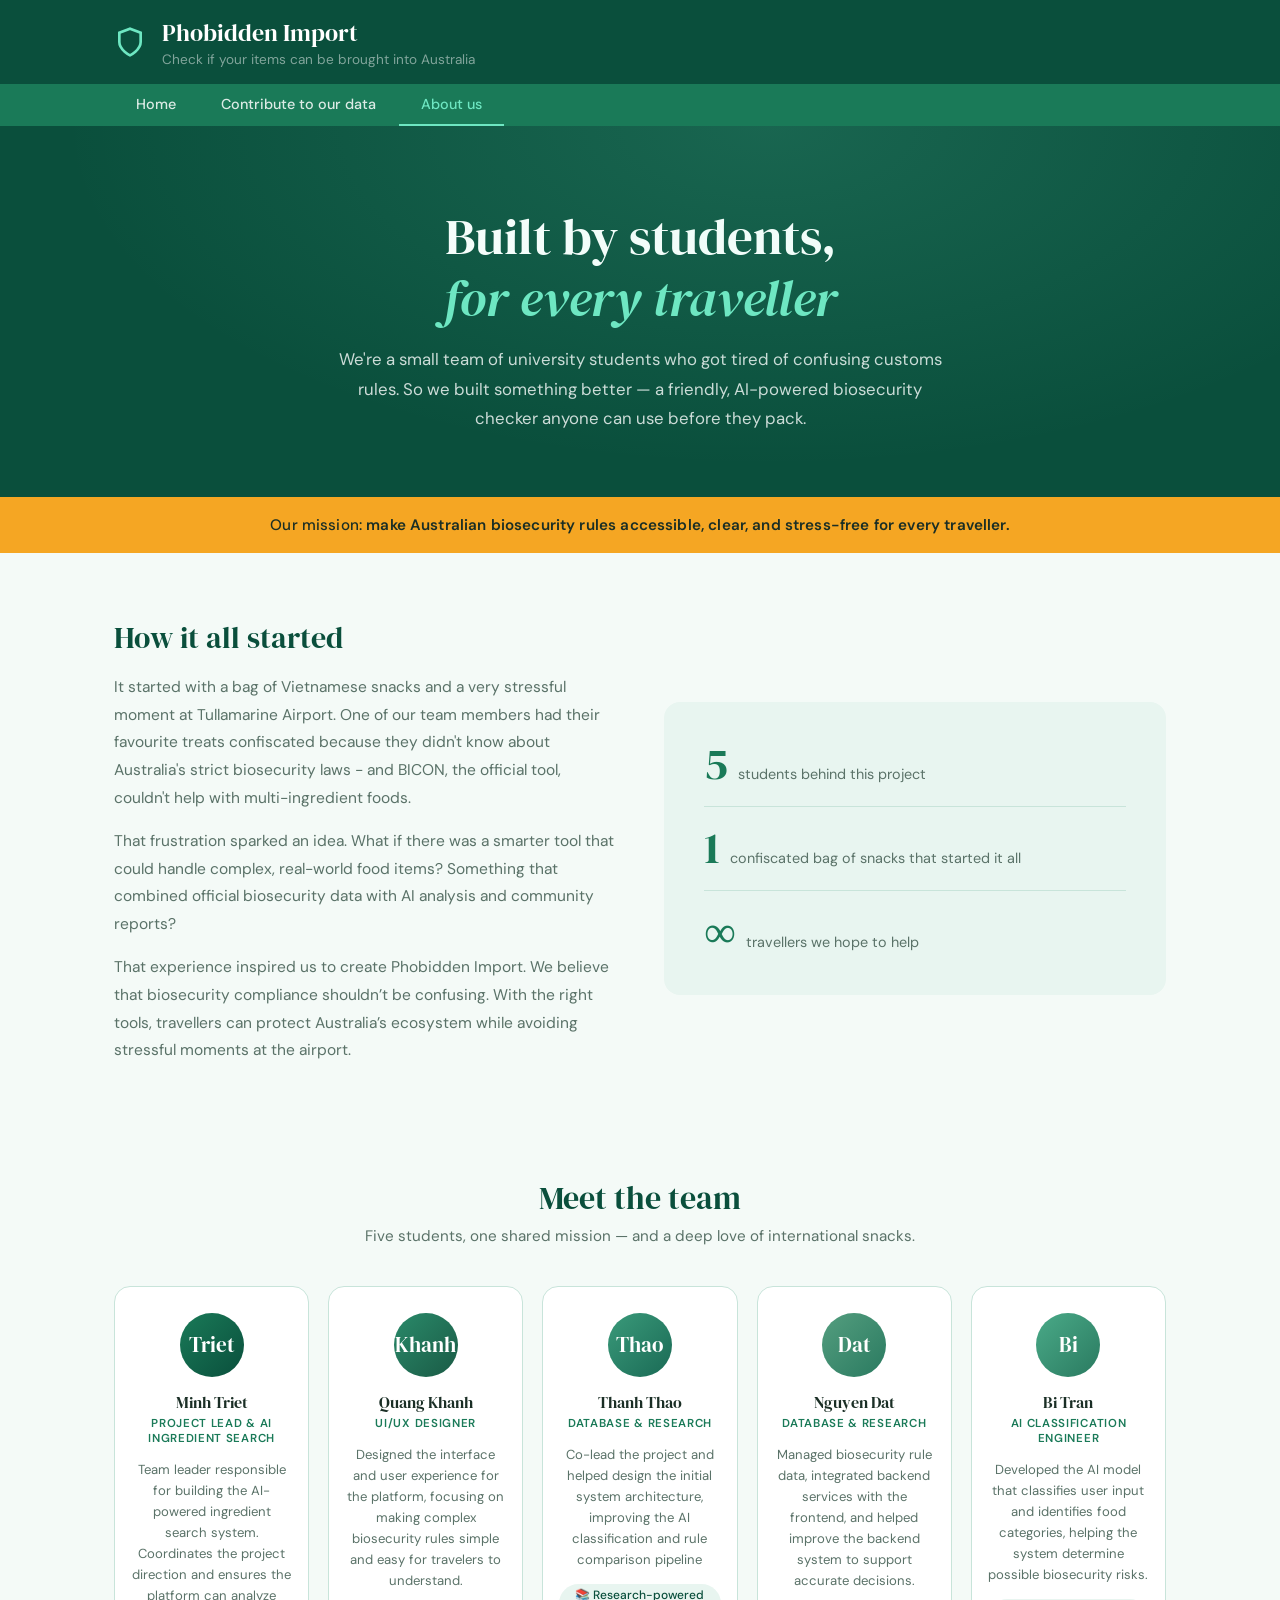
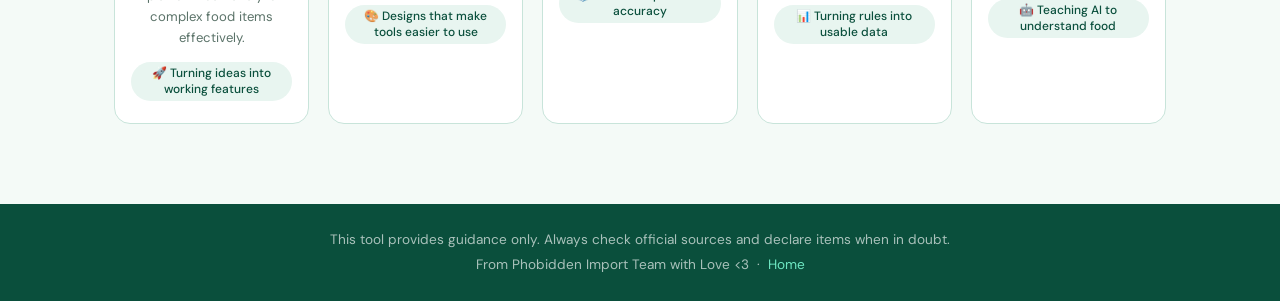
==== commit 8e0a2da7: "Cleaned, formatted, and tested all files in the project. Everything is working fine. This may be the" ====
--- a/templates/about-us.html
+++ b/templates/about-us.html
@@ -1,5 +1,6 @@
 <!DOCTYPE html>
 <html lang="en">
+
 <head>
     <meta charset="UTF-8">
     <meta name="viewport" content="width=device-width, initial-scale=1.0">
@@ -7,11 +8,13 @@
     <link rel="stylesheet" href="/static/styles.css">
     <link rel="stylesheet" href="/static/about-use-style.css">
 </head>
+
 <body>
 
     <header class="header">
         <div class="container header-content">
-            <svg class="shield-icon" width="32" height="32" viewBox="0 0 24 24" fill="none" stroke="currentColor" stroke-width="2">
+            <svg class="shield-icon" width="32" height="32" viewBox="0 0 24 24" fill="none" stroke="currentColor"
+                stroke-width="2">
                 <path d="M12 22s8-4 8-10V5l-8-3-8 3v7c0 6 8 10 8 10z"></path>
             </svg>
             <div>
@@ -33,12 +36,14 @@
     <section class="about-hero">
         <div class="container">
             <h2>Built by students,<br><em>for every traveller</em></h2>
-            <p>We're a small team of university students who got tired of confusing customs rules. So we built something better — a friendly, AI-powered biosecurity checker anyone can use before they pack.</p>
+            <p>We're a small team of university students who got tired of confusing customs rules. So we built something
+                better — a friendly, AI-powered biosecurity checker anyone can use before they pack.</p>
         </div>
     </section>
 
     <div class="mission-strip">
-        Our mission: <span>make Australian biosecurity rules accessible, clear, and stress-free for every traveller.</span>
+        Our mission: <span>make Australian biosecurity rules accessible, clear, and stress-free for every
+            traveller.</span>
     </div>
 
     <!-- Story -->
@@ -46,9 +51,16 @@
         <div class="container story-grid">
             <div class="story-text">
                 <h3>How it all started</h3>
-                <p>It started with a bag of Vietnamese snacks and a very stressful moment at Tullamarine Airport. One of our team members had their favourite treats confiscated because they didn't know about Australia's strict biosecurity laws - and BICON, the official tool, couldn't help with multi-ingredient foods.</p>
-                <p>That frustration sparked an idea. What if there was a smarter tool that could handle complex, real-world food items? Something that combined official biosecurity data with AI analysis and community reports?</p>
-                <p>That experience inspired us to create Phobidden Import. We believe that biosecurity compliance shouldn’t be confusing. With the right tools, travellers can protect Australia’s ecosystem while avoiding stressful moments at the airport.</p>
+                <p>It started with a bag of Vietnamese snacks and a very stressful moment at Tullamarine Airport. One of
+                    our team members had their favourite treats confiscated because they didn't know about Australia's
+                    strict biosecurity laws - and BICON, the official tool, couldn't help with multi-ingredient foods.
+                </p>
+                <p>That frustration sparked an idea. What if there was a smarter tool that could handle complex,
+                    real-world food items? Something that combined official biosecurity data with AI analysis and
+                    community reports?</p>
+                <p>That experience inspired us to create Phobidden Import. We believe that biosecurity compliance
+                    shouldn’t be confusing. With the right tools, travellers can protect Australia’s ecosystem while
+                    avoiding stressful moments at the airport.</p>
             </div>
             <div class="story-visual">
                 <div class="stat-row">
@@ -79,11 +91,13 @@
 
             <div class="team-grid">
 
-                    <div class="member-card">
+                <div class="member-card">
                     <div class="avatar av-1">Triet</div>
                     <p class="member-name">Minh Triet</p>
                     <p class="member-role">Project Lead & AI Ingredient Search</p>
-                    <p class="member-bio">Team leader responsible for building the AI-powered ingredient search system. Coordinates the project direction and ensures the platform can analyze complex food items effectively.</p>
+                    <p class="member-bio">Team leader responsible for building the AI-powered ingredient search system.
+                        Coordinates the project direction and ensures the platform can analyze complex food items
+                        effectively.</p>
                     <span class="member-fun">🚀 Turning ideas into working features</span>
                 </div>
 
@@ -91,31 +105,31 @@
                     <div class="avatar av-2">Khanh</div>
                     <p class="member-name">Quang Khanh</p>
                     <p class="member-role">UI/UX Designer</p>
-                    <p class="member-bio">Designed the interface and user experience for the platform, focusing on making complex biosecurity rules simple and easy for travelers to understand.</p>
+                    <p class="member-bio">Designed the interface and user experience for the platform, focusing on
+                        making complex biosecurity rules simple and easy for travelers to understand.</p>
                     <span class="member-fun">🎨 Designs that make tools easier to use</span>
                 </div>
 
                 <div class="member-card">
                     <div class="avatar av-3">Thao</div>
                     <p class="member-name">Thanh Thao</p>
-                    <p class="member-role">Co-Lead & Backend Systems</p>
-                    <p class="member-bio">Co-led the project and contributed to the initial system architecture, improving the AI classification and rule comparison system for analyzing complex food items.</p>
+                    <p class="member-role">Database & Research</p>
+                    <p class="member-bio">Co-lead the project and helped design the initial system architecture, improving the AI classification and rule comparison pipeline</p>
                     <span class="member-fun">📚 Research-powered accuracy</span>
                 </div>
 
                 <div class="member-card">
                     <div class="avatar av-4">Dat</div>
                     <p class="member-name">Nguyen Dat</p>
-                    <p class="member-role">Rules Database & System Integration</p>
-                    <p class="member-bio">Works on collecting and organizing biosecurity rule data, ensuring the system has reliable information for real-world food items.</p>
+                    <p class="member-role">Database & Research</p>
+                    <p class="member-bio">Managed biosecurity rule data, integrated backend services with the frontend, and helped improve the backend system to support accurate decisions.</p>
                     <span class="member-fun">📊 Turning rules into usable data</span>
                 </div>
-
                 <div class="member-card">
                     <div class="avatar av-5">Bi</div>
                     <p class="member-name">Bi Tran</p>
                     <p class="member-role">AI Classification Engineer</p>
-                    <p class="member-bio">Managed biosecurity rule data, integrated backend services with the frontend, and helped improve the backend system to support accurate decisions.</p>
+                    <p class="member-bio">Developed the AI model that classifies user input and identifies food categories, helping the system determine possible biosecurity risks.</p>
                     <span class="member-fun">🤖 Teaching AI to understand food</span>
                 </div>
 
@@ -131,4 +145,5 @@
     <script src="/static/script.js"></script>
 
 </body>
-</html>
+
+</html>
--- a/static/styles.css
+++ b/static/styles.css
@@ -1,28 +1,34 @@
 @import url('https://fonts.googleapis.com/css2?family=DM+Serif+Display:ital@0;1&family=DM+Sans:opsz,wght@9..40,300;9..40,400;9..40,500;9..40,600&display=swap');
 
 :root {
-    --green-deep:   #0a4f3c;
-    --green-mid:    #1a7a58;
-    --green-soft:   #2a9a72;
-    --green-light:  #e8f5f0;
-    --green-pale:   #f2faf6;
-    --mint:         #6ee7c2;
-    --amber:        #f5a623;
-    --amber-light:  #fff8ec;
-    --red-deep:     #7f1d1d;
-    --red-light:    #fef2f2;
-    --red-border:   #fca5a5;
-    --text-dark:    #1a2e25;
-    --text-muted:   #5a7268;
-    --card-border:  #c8e4da;
-    --white:        #ffffff;
-    --radius-lg:    16px;
-    --radius-md:    10px;
-    --shadow-card:  0 2px 16px rgba(10,79,60,0.08);
-    --shadow-hover: 0 8px 32px rgba(10,79,60,0.14);
-}
-
-*, *::before, *::after { box-sizing: border-box; margin: 0; padding: 0; }
+    --green-deep: #0a4f3c;
+    --green-mid: #1a7a58;
+    --green-soft: #2a9a72;
+    --green-light: #e8f5f0;
+    --green-pale: #f2faf6;
+    --mint: #6ee7c2;
+    --amber: #f5a623;
+    --amber-light: #fff8ec;
+    --red-deep: #7f1d1d;
+    --red-light: #fef2f2;
+    --red-border: #fca5a5;
+    --text-dark: #1a2e25;
+    --text-muted: #5a7268;
+    --card-border: #c8e4da;
+    --white: #ffffff;
+    --radius-lg: 16px;
+    --radius-md: 10px;
+    --shadow-card: 0 2px 16px rgba(10, 79, 60, 0.08);
+    --shadow-hover: 0 8px 32px rgba(10, 79, 60, 0.14);
+}
+
+*,
+*::before,
+*::after {
+    box-sizing: border-box;
+    margin: 0;
+    padding: 0;
+}
 
 body {
     font-family: 'DM Sans', sans-serif;
@@ -31,37 +37,74 @@
     min-height: 100vh;
 }
 
-/* ─── Header ─── */
+/*Header*/
 .header {
     background: var(--green-deep);
     padding: 1rem 0;
 }
-.container { max-width: 1060px; margin: 0 auto; padding: 0 1.5rem; }
-.header-content { display: flex; align-items: center; gap: 1rem; }
-.shield-icon { color: var(--mint); flex-shrink: 0; }
+
+.container {
+    max-width: 1060px;
+    margin: 0 auto;
+    padding: 0 1.5rem;
+}
+
+.header-content {
+    display: flex;
+    align-items: center;
+    gap: 1rem;
+}
+
+.shield-icon {
+    color: var(--mint);
+    flex-shrink: 0;
+}
+
 .header h1 {
     font-family: 'DM Serif Display', serif;
     font-size: 1.45rem;
     font-weight: 400;
     color: var(--white);
 }
-.header .subtitle { font-size: 0.82rem; color: rgba(255,255,255,0.65); margin-top: 2px; }
+
+.header .subtitle {
+    font-size: 0.82rem;
+    color: rgba(255, 255, 255, 0.65);
+    margin-top: 2px;
+}
 
 /*Nav*/
-.navigation-bar { background: var(--green-mid); }
-.nav-bar-section { display: flex; max-width: 1060px; margin: 0 auto; padding: 0 1.5rem; }
+.navigation-bar {
+    background: var(--green-mid);
+}
+
+.nav-bar-section {
+    display: flex;
+    max-width: 1060px;
+    margin: 0 auto;
+    padding: 0 1.5rem;
+}
+
 .nav-box {
     display: inline-block;
     padding: 0.72rem 1.3rem;
-    color: rgba(255,255,255,0.85);
+    color: rgba(255, 255, 255, 0.85);
     text-decoration: none;
     font-size: 0.88rem;
     font-weight: 500;
     transition: background 0.18s, color 0.18s;
     border-bottom: 2px solid transparent;
 }
-.nav-box:hover { background: rgba(255,255,255,0.1); color: var(--white); }
-.nav-box.active { color: var(--mint); border-bottom-color: var(--mint); }
+
+.nav-box:hover {
+    background: rgba(255, 255, 255, 0.1);
+    color: var(--white);
+}
+
+.nav-box.active {
+    color: var(--mint);
+    border-bottom-color: var(--mint);
+}
 
 /*Hero*/
 .hero {
@@ -71,29 +114,35 @@
     position: relative;
     overflow: hidden;
 }
+
 .hero::before {
     content: '';
-    position: absolute; inset: 0;
-    background: radial-gradient(ellipse at 70% 10%, rgba(110,231,194,0.13) 0%, transparent 60%),
-                radial-gradient(ellipse at 20% 80%, rgba(26,122,88,0.25) 0%, transparent 55%);
+    position: absolute;
+    inset: 0;
+    background: radial-gradient(ellipse at 70% 10%, rgba(110, 231, 194, 0.13) 0%, transparent 60%),
+        radial-gradient(ellipse at 20% 80%, rgba(26, 122, 88, 0.25) 0%, transparent 55%);
     pointer-events: none;
 }
+
 .hero::after {
     content: '';
     position: absolute;
-    bottom: -30px; right: -30px;
-    width: 220px; height: 220px;
+    bottom: -30px;
+    right: -30px;
+    width: 220px;
+    height: 220px;
     border-radius: 50% 50% 50% 10%;
-    background: rgba(110,231,194,0.07);
+    background: rgba(110, 231, 194, 0.07);
     transform: rotate(-20deg);
     pointer-events: none;
 }
+
 .hero-badge {
     display: inline-flex;
     align-items: center;
     gap: 6px;
-    background: rgba(110,231,194,0.15);
-    border: 1px solid rgba(110,231,194,0.3);
+    background: rgba(110, 231, 194, 0.15);
+    border: 1px solid rgba(110, 231, 194, 0.3);
     color: var(--mint);
     font-size: 0.78rem;
     font-weight: 600;
@@ -104,6 +153,7 @@
     margin-bottom: 1.2rem;
     animation: fadeUp 0.5s ease both;
 }
+
 .hero h2 {
     font-family: 'DM Serif Display', serif;
     font-size: clamp(2rem, 5vw, 3.4rem);
@@ -113,15 +163,21 @@
     margin-bottom: 1rem;
     animation: fadeUp 0.5s 0.1s ease both;
 }
-.hero h2 em { color: var(--mint); font-style: italic; }
+
+.hero h2 em {
+    color: var(--mint);
+    font-style: italic;
+}
+
 .hero-sub {
     font-size: 1rem;
-    color: rgba(255,255,255,0.7);
+    color: rgba(255, 255, 255, 0.7);
     max-width: 520px;
     margin: 0 auto 2rem;
     line-height: 1.75;
     animation: fadeUp 0.5s 0.2s ease both;
 }
+
 .hero-pills {
     display: flex;
     justify-content: center;
@@ -129,18 +185,26 @@
     gap: 0.6rem;
     animation: fadeUp 0.5s 0.3s ease both;
 }
+
 .pill {
-    background: rgba(255,255,255,0.09);
-    border: 1px solid rgba(255,255,255,0.15);
-    color: rgba(255,255,255,0.8);
+    background: rgba(255, 255, 255, 0.09);
+    border: 1px solid rgba(255, 255, 255, 0.15);
+    color: rgba(255, 255, 255, 0.8);
     font-size: 0.8rem;
     padding: 0.3rem 0.85rem;
     border-radius: 20px;
 }
 
 @keyframes fadeUp {
-    from { opacity: 0; transform: translateY(14px); }
-    to   { opacity: 1; transform: translateY(0); }
+    from {
+        opacity: 0;
+        transform: translateY(14px);
+    }
+
+    to {
+        opacity: 1;
+        transform: translateY(0);
+    }
 }
 
 /*Floating card lift*/
@@ -161,9 +225,11 @@
     box-shadow: var(--shadow-card);
     overflow: hidden;
 }
+
 .card-header {
     padding: 1.6rem 1.8rem 0;
 }
+
 .card-header h3 {
     font-family: 'DM Serif Display', serif;
     font-size: 1.4rem;
@@ -171,7 +237,11 @@
     color: var(--green-deep);
     margin-bottom: 0.3rem;
 }
-.card-header p { font-size: 0.88rem; color: var(--text-muted); }
+
+.card-header p {
+    font-size: 0.88rem;
+    color: var(--text-muted);
+}
 
 /* Mode tabs */
 .mode-tabs {
@@ -180,6 +250,7 @@
     padding: 1.2rem 1.8rem 0;
     border-bottom: 1px solid var(--card-border);
 }
+
 .mode-btn {
     display: flex;
     align-items: center;
@@ -197,14 +268,33 @@
     transition: color 0.18s, border-color 0.18s;
     white-space: nowrap;
 }
-.mode-btn svg { opacity: 0.6; transition: opacity 0.18s; }
-.mode-btn:hover { color: var(--green-mid); }
-.mode-btn:hover svg { opacity: 0.9; }
-.mode-btn.active { color: var(--green-deep); border-bottom-color: var(--green-mid); }
-.mode-btn.active svg { opacity: 1; }
+
+.mode-btn svg {
+    opacity: 0.6;
+    transition: opacity 0.18s;
+}
+
+.mode-btn:hover {
+    color: var(--green-mid);
+}
+
+.mode-btn:hover svg {
+    opacity: 0.9;
+}
+
+.mode-btn.active {
+    color: var(--green-deep);
+    border-bottom-color: var(--green-mid);
+}
+
+.mode-btn.active svg {
+    opacity: 1;
+}
 
 /* Input area */
-.card-body { padding: 1.5rem 1.8rem 1.8rem; }
+.card-body {
+    padding: 1.5rem 1.8rem 1.8rem;
+}
 
 textarea {
     width: 100%;
@@ -220,13 +310,17 @@
     transition: border-color 0.2s, box-shadow 0.2s;
     line-height: 1.6;
 }
+
 textarea:focus {
     outline: none;
     border-color: var(--green-mid);
-    box-shadow: 0 0 0 3px rgba(26,122,88,0.1);
+    box-shadow: 0 0 0 3px rgba(26, 122, 88, 0.1);
     background: var(--white);
 }
-textarea::placeholder { color: #9ab8ae; }
+
+textarea::placeholder {
+    color: #9ab8ae;
+}
 
 .upload-area {
     border: 1.5px dashed var(--card-border);
@@ -238,23 +332,31 @@
     transition: border-color 0.2s, background 0.2s;
     display: block;
 }
+
 .upload-area:hover {
     border-color: var(--green-mid);
     background: var(--green-light);
 }
-.upload-area svg { color: var(--green-soft); margin-bottom: 0.7rem; }
+
+.upload-area svg {
+    color: var(--green-soft);
+    margin-bottom: 0.7rem;
+}
+
 .upload-area span {
     display: block;
     font-size: 0.9rem;
     color: var(--text-muted);
     font-weight: 500;
 }
+
 .upload-area small {
     font-size: 0.78rem;
     color: #9ab8ae;
     margin-top: 0.3rem;
     display: block;
 }
+
 #imagePreview {
     display: none;
     max-height: 200px;
@@ -283,12 +385,16 @@
     transition: background 0.2s, transform 0.15s, box-shadow 0.2s;
     letter-spacing: 0.01em;
 }
+
 .btn-primary:hover {
     background: var(--green-mid);
-    box-shadow: 0 4px 16px rgba(10,79,60,0.25);
+    box-shadow: 0 4px 16px rgba(10, 79, 60, 0.25);
     transform: translateY(-1px);
 }
-.btn-primary:active { transform: translateY(0); }
+
+.btn-primary:active {
+    transform: translateY(0);
+}
 
 /*Result section*/
 #resultSection {
@@ -298,6 +404,7 @@
     padding: 0 1.5rem;
     animation: fadeUp 0.4s ease both;
 }
+
 #resultCard {
     background: var(--white);
     border: 1px solid var(--card-border);
@@ -305,6 +412,7 @@
     box-shadow: var(--shadow-card);
     overflow: hidden;
 }
+
 .btn-secondary {
     display: block;
     width: 100%;
@@ -320,24 +428,44 @@
     cursor: pointer;
     transition: background 0.18s, border-color 0.18s;
 }
-.btn-secondary:hover { background: var(--green-light); border-color: var(--green-mid); }
+
+.btn-secondary:hover {
+    background: var(--green-light);
+    border-color: var(--green-mid);
+}
 
 /*Loading state*/
 .loading-state {
     padding: 3rem 2rem;
     text-align: center;
 }
+
 .loading-spinner {
-    width: 44px; height: 44px;
+    width: 44px;
+    height: 44px;
     border: 3px solid var(--green-light);
     border-top-color: var(--green-mid);
     border-radius: 50%;
     animation: spin 0.8s linear infinite;
     margin: 0 auto 1.2rem;
 }
-@keyframes spin { to { transform: rotate(360deg); } }
-.loading-text { font-weight: 600; color: var(--green-deep); margin-bottom: 0.3rem; }
-.loading-state small { color: var(--text-muted); font-size: 0.82rem; }
+
+@keyframes spin {
+    to {
+        transform: rotate(360deg);
+    }
+}
+
+.loading-text {
+    font-weight: 600;
+    color: var(--green-deep);
+    margin-bottom: 0.3rem;
+}
+
+.loading-state small {
+    color: var(--text-muted);
+    font-size: 0.82rem;
+}
 
 /*Verdict header*/
 .verdict-header {
@@ -346,19 +474,46 @@
     gap: 1rem;
     padding: 1.4rem 1.8rem;
 }
-.verdict-header--bring  { background: var(--green-light);  border-bottom: 1px solid #b2ddd0; }
-.verdict-header--declare { background: var(--amber-light); border-bottom: 1px solid #fddfa0; }
-.verdict-header--dont   { background: var(--red-light);   border-bottom: 1px solid var(--red-border); }
+
+.verdict-header--bring {
+    background: var(--green-light);
+    border-bottom: 1px solid #b2ddd0;
+}
+
+.verdict-header--declare {
+    background: var(--amber-light);
+    border-bottom: 1px solid #fddfa0;
+}
+
+.verdict-header--dont {
+    background: var(--red-light);
+    border-bottom: 1px solid var(--red-border);
+}
 
 .verdict-icon-wrap {
-    width: 52px; height: 52px;
+    width: 52px;
+    height: 52px;
     border-radius: 14px;
-    display: flex; align-items: center; justify-content: center;
+    display: flex;
+    align-items: center;
+    justify-content: center;
     flex-shrink: 0;
 }
-.verdict-header--bring  .verdict-icon-wrap { background: #c8edd8; color: var(--green-deep); }
-.verdict-header--declare .verdict-icon-wrap { background: #fde68a; color: #92400e; }
-.verdict-header--dont   .verdict-icon-wrap { background: #fecaca; color: var(--red-deep); }
+
+.verdict-header--bring .verdict-icon-wrap {
+    background: #c8edd8;
+    color: var(--green-deep);
+}
+
+.verdict-header--declare .verdict-icon-wrap {
+    background: #fde68a;
+    color: #92400e;
+}
+
+.verdict-header--dont .verdict-icon-wrap {
+    background: #fecaca;
+    color: var(--red-deep);
+}
 
 .verdict-label-text {
     font-family: 'DM Serif Display', serif;
@@ -366,21 +521,41 @@
     font-weight: 400;
     line-height: 1.2;
 }
-.verdict-header--bring  .verdict-label-text { color: var(--green-deep); }
-.verdict-header--declare .verdict-label-text { color: #7c4a00; }
-.verdict-header--dont   .verdict-label-text { color: var(--red-deep); }
+
+.verdict-header--bring .verdict-label-text {
+    color: var(--green-deep);
+}
+
+.verdict-header--declare .verdict-label-text {
+    color: #7c4a00;
+}
+
+.verdict-header--dont .verdict-label-text {
+    color: var(--red-deep);
+}
 
 .verdict-sub {
     font-size: 0.83rem;
     margin-top: 3px;
     line-height: 1.5;
 }
-.verdict-header--bring  .verdict-sub { color: var(--green-mid); }
-.verdict-header--declare .verdict-sub { color: #a16207; }
-.verdict-header--dont   .verdict-sub { color: #b91c1c; }
+
+.verdict-header--bring .verdict-sub {
+    color: var(--green-mid);
+}
+
+.verdict-header--declare .verdict-sub {
+    color: #a16207;
+}
+
+.verdict-header--dont .verdict-sub {
+    color: #b91c1c;
+}
 
 /*Result body*/
-.result-body { padding: 1.5rem 1.8rem; }
+.result-body {
+    padding: 1.5rem 1.8rem;
+}
 
 .result-meta {
     display: flex;
@@ -389,11 +564,13 @@
     gap: 0.6rem;
     margin-bottom: 1rem;
 }
+
 .result-product-name {
     font-weight: 600;
     font-size: 1rem;
     color: var(--green-deep);
 }
+
 .result-barcode {
     font-size: 0.78rem;
     color: var(--text-muted);
@@ -416,7 +593,10 @@
 }
 
 /*Concerns*/
-.concerns-section { margin-bottom: 1.2rem; }
+.concerns-section {
+    margin-bottom: 1.2rem;
+}
+
 .concerns-section h5,
 .categories-section h5,
 .ingredients-section h5,
@@ -428,12 +608,14 @@
     color: var(--text-muted);
     margin-bottom: 0.55rem;
 }
+
 .concerns-list {
     list-style: none;
     display: flex;
     flex-direction: column;
     gap: 0.4rem;
 }
+
 .concerns-list li {
     font-size: 0.87rem;
     color: var(--text-dark);
@@ -441,6 +623,7 @@
     position: relative;
     line-height: 1.55;
 }
+
 .concerns-list li::before {
     content: '•';
     position: absolute;
@@ -450,8 +633,16 @@
 }
 
 /*Category tags*/
-.categories-section { margin-bottom: 1.2rem; }
-.category-tags { display: flex; flex-wrap: wrap; gap: 0.4rem; }
+.categories-section {
+    margin-bottom: 1.2rem;
+}
+
+.category-tags {
+    display: flex;
+    flex-wrap: wrap;
+    gap: 0.4rem;
+}
+
 .cat-tag {
     font-size: 0.78rem;
     font-weight: 500;
@@ -463,8 +654,16 @@
 }
 
 /*Ingredient chips*/
-.ingredients-section { margin-bottom: 1.2rem; }
-.ingredient-chips { display: flex; flex-wrap: wrap; gap: 0.4rem; }
+.ingredients-section {
+    margin-bottom: 1.2rem;
+}
+
+.ingredient-chips {
+    display: flex;
+    flex-wrap: wrap;
+    gap: 0.4rem;
+}
+
 .chip {
     font-size: 0.78rem;
     padding: 0.2rem 0.65rem;
@@ -475,7 +674,10 @@
 }
 
 /*Rules applied*/
-.rules-section { margin-bottom: 1rem; }
+.rules-section {
+    margin-bottom: 1rem;
+}
+
 .rule-item {
     border: 1px solid var(--card-border);
     border-radius: var(--radius-md);
@@ -483,9 +685,18 @@
     margin-bottom: 0.55rem;
     background: var(--white);
 }
-.rule-item--bring_it  { border-left: 3px solid var(--green-soft); }
-.rule-item--declare_it { border-left: 3px solid var(--amber); }
-.rule-item--dont_bring { border-left: 3px solid #ef4444; }
+
+.rule-item--bring_it {
+    border-left: 3px solid var(--green-soft);
+}
+
+.rule-item--declare_it {
+    border-left: 3px solid var(--amber);
+}
+
+.rule-item--dont_bring {
+    border-left: 3px solid #ef4444;
+}
 
 .rule-item-header {
     display: flex;
@@ -493,14 +704,25 @@
     gap: 0.5rem;
     margin-bottom: 0.35rem;
 }
+
 .rule-verdict-dot {
-    width: 8px; height: 8px;
+    width: 8px;
+    height: 8px;
     border-radius: 50%;
     flex-shrink: 0;
 }
-.rule-dot--bring_it  { background: var(--green-soft); }
-.rule-dot--declare_it { background: var(--amber); }
-.rule-dot--dont_bring { background: #ef4444; }
+
+.rule-dot--bring_it {
+    background: var(--green-soft);
+}
+
+.rule-dot--declare_it {
+    background: var(--amber);
+}
+
+.rule-dot--dont_bring {
+    background: #ef4444;
+}
 
 .rule-item-name {
     font-weight: 600;
@@ -508,6 +730,7 @@
     color: var(--text-dark);
     flex: 1;
 }
+
 .rule-verdict-label {
     font-size: 0.73rem;
     font-weight: 600;
@@ -516,9 +739,21 @@
     text-transform: uppercase;
     letter-spacing: 0.04em;
 }
-.rule-verdict--bring_it  { background: var(--green-light); color: var(--green-deep); }
-.rule-verdict--declare_it { background: var(--amber-light); color: #7c4a00; }
-.rule-verdict--dont_bring { background: var(--red-light); color: var(--red-deep); }
+
+.rule-verdict--bring_it {
+    background: var(--green-light);
+    color: var(--green-deep);
+}
+
+.rule-verdict--declare_it {
+    background: var(--amber-light);
+    color: #7c4a00;
+}
+
+.rule-verdict--dont_bring {
+    background: var(--red-light);
+    color: var(--red-deep);
+}
 
 .rule-reason {
     font-size: 0.82rem;
@@ -540,9 +775,21 @@
     text-align: center;
     color: var(--red-deep);
 }
-.result-error svg { margin-bottom: 0.8rem; color: #ef4444; }
-.result-error h4 { font-size: 1rem; margin-bottom: 0.4rem; }
-.result-error p { font-size: 0.87rem; color: var(--text-muted); }
+
+.result-error svg {
+    margin-bottom: 0.8rem;
+    color: #ef4444;
+}
+
+.result-error h4 {
+    font-size: 1rem;
+    margin-bottom: 0.4rem;
+}
+
+.result-error p {
+    font-size: 0.87rem;
+    color: var(--text-muted);
+}
 
 /*Barcode scanner*/
 .scanner-wrapper {
@@ -551,6 +798,7 @@
     overflow: hidden;
     background: var(--green-pale);
 }
+
 .scanner-status {
     text-align: center;
     padding: 0.75rem 1rem;
@@ -558,6 +806,7 @@
     color: var(--text-muted);
     background: var(--green-pale);
 }
+
 .scanner-error {
     border: 1.5px dashed var(--card-border);
     border-radius: var(--radius-md);
@@ -565,9 +814,21 @@
     text-align: center;
     color: var(--text-muted);
 }
-.scanner-error svg { color: var(--amber); margin-bottom: 0.6rem; }
-.scanner-error p { font-size: 0.87rem; margin-bottom: 0.3rem; }
-.scanner-error small { font-size: 0.75rem; color: #9ab8ae; }
+
+.scanner-error svg {
+    color: var(--amber);
+    margin-bottom: 0.6rem;
+}
+
+.scanner-error p {
+    font-size: 0.87rem;
+    margin-bottom: 0.3rem;
+}
+
+.scanner-error small {
+    font-size: 0.75rem;
+    color: #9ab8ae;
+}
 
 /*Toast*/
 .toast {
@@ -587,11 +848,27 @@
 
 /* Shake animation*/
 @keyframes shake {
-    0%, 100% { transform: translateX(0); }
-    20%       { transform: translateX(-6px); }
-    40%       { transform: translateX(6px); }
-    60%       { transform: translateX(-4px); }
-    80%       { transform: translateX(4px); }
+
+    0%,
+    100% {
+        transform: translateX(0);
+    }
+
+    20% {
+        transform: translateX(-6px);
+    }
+
+    40% {
+        transform: translateX(6px);
+    }
+
+    60% {
+        transform: translateX(-4px);
+    }
+
+    80% {
+        transform: translateX(4px);
+    }
 }
 
 /*Info cards*/
@@ -603,7 +880,12 @@
     grid-template-columns: 1fr 1fr;
     gap: 1rem;
 }
-@media (max-width: 580px) { .info-strip { grid-template-columns: 1fr; } }
+
+@media (max-width: 580px) {
+    .info-strip {
+        grid-template-columns: 1fr;
+    }
+}
 
 .info-card {
     border-radius: var(--radius-md);
@@ -612,19 +894,66 @@
     gap: 0.9rem;
     align-items: flex-start;
 }
-.info-card-blue  { background: #e8f0fb; border: 1px solid #c5d8f8; }
-.info-card-amber { background: var(--amber-light); border: 1px solid #fddfa0; }
-.info-card svg { flex-shrink: 0; margin-top: 2px; }
-.info-card-blue svg  { color: #2563eb; }
-.info-card-amber svg { color: #d97706; }
-.info-card h4 { font-size: 0.88rem; font-weight: 600; margin-bottom: 0.3rem; }
-.info-card-blue h4  { color: #1e3a6e; }
-.info-card-amber h4 { color: #7c4a00; }
-.info-card p, .info-card ul { font-size: 0.82rem; line-height: 1.6; }
-.info-card-blue p, .info-card-blue ul { color: #2d4a7a; }
-.info-card-amber p { color: #7c4a00; }
-.info-card ul { padding-left: 1rem; }
-.info-card li { margin-bottom: 0.2rem; }
+
+.info-card-blue {
+    background: #e8f0fb;
+    border: 1px solid #c5d8f8;
+}
+
+.info-card-amber {
+    background: var(--amber-light);
+    border: 1px solid #fddfa0;
+}
+
+.info-card svg {
+    flex-shrink: 0;
+    margin-top: 2px;
+}
+
+.info-card-blue svg {
+    color: #2563eb;
+}
+
+.info-card-amber svg {
+    color: #d97706;
+}
+
+.info-card h4 {
+    font-size: 0.88rem;
+    font-weight: 600;
+    margin-bottom: 0.3rem;
+}
+
+.info-card-blue h4 {
+    color: #1e3a6e;
+}
+
+.info-card-amber h4 {
+    color: #7c4a00;
+}
+
+.info-card p,
+.info-card ul {
+    font-size: 0.82rem;
+    line-height: 1.6;
+}
+
+.info-card-blue p,
+.info-card-blue ul {
+    color: #2d4a7a;
+}
+
+.info-card-amber p {
+    color: #7c4a00;
+}
+
+.info-card ul {
+    padding-left: 1rem;
+}
+
+.info-card li {
+    margin-bottom: 0.2rem;
+}
 
 /*Features row*/
 .features-row {
@@ -636,7 +965,13 @@
     gap: 1rem;
     text-align: center;
 }
-@media (max-width: 580px) { .features-row { grid-template-columns: 1fr; } }
+
+@media (max-width: 580px) {
+    .features-row {
+        grid-template-columns: 1fr;
+    }
+}
+
 .feature-item {
     padding: 1.4rem 1rem;
     background: var(--white);
@@ -644,25 +979,48 @@
     border-radius: var(--radius-md);
     transition: transform 0.2s, box-shadow 0.2s;
 }
-.feature-item:hover { transform: translateY(-3px); box-shadow: var(--shadow-hover); }
+
+.feature-item:hover {
+    transform: translateY(-3px);
+    box-shadow: var(--shadow-hover);
+}
+
 .feature-icon {
-    width: 44px; height: 44px;
+    width: 44px;
+    height: 44px;
     border-radius: 12px;
     background: var(--green-light);
-    display: flex; align-items: center; justify-content: center;
+    display: flex;
+    align-items: center;
+    justify-content: center;
     margin: 0 auto 0.8rem;
     color: var(--green-mid);
 }
-.feature-item h4 { font-size: 0.9rem; font-weight: 600; color: var(--green-deep); margin-bottom: 0.3rem; }
-.feature-item p  { font-size: 0.8rem; color: var(--text-muted); line-height: 1.55; }
+
+.feature-item h4 {
+    font-size: 0.9rem;
+    font-weight: 600;
+    color: var(--green-deep);
+    margin-bottom: 0.3rem;
+}
+
+.feature-item p {
+    font-size: 0.8rem;
+    color: var(--text-muted);
+    line-height: 1.55;
+}
 
 /*Footer*/
 .footer {
     background: var(--green-deep);
-    color: rgba(255,255,255,0.55);
+    color: rgba(255, 255, 255, 0.55);
     text-align: center;
     padding: 1.5rem;
     font-size: 0.83rem;
     line-height: 1.9;
 }
-.footer a { color: var(--mint); text-decoration: none; }+
+.footer a {
+    color: var(--mint);
+    text-decoration: none;
+}
--- a/static/about-use-style.css
+++ b/static/about-use-style.css
@@ -2,7 +2,7 @@
 
 :root {
     --green-deep: #0a4f3c;
-    --green-mid:  #1a7a58;
+    --green-mid: #1a7a58;
     --green-light: #e8f5f0;
     --amber: #f5a623;
     --text-dark: #1a2e25;
@@ -11,7 +11,11 @@
     --card-border: #c8e4da;
 }
 
-* { box-sizing: border-box; margin: 0; padding: 0; }
+* {
+    box-sizing: border-box;
+    margin: 0;
+    padding: 0;
+}
 
 body {
     font-family: 'DM Sans', sans-serif;
@@ -19,33 +23,75 @@
     background: #f4faf7;
 }
 
-/* ── Header ── */
+/*Header*/
 .header {
     background: var(--green-deep);
     color: var(--white);
     padding: 1rem 0;
 }
-.container { max-width: 1100px; margin: 0 auto; padding: 0 1.5rem; }
-.header-content { display: flex; align-items: center; gap: 1rem; }
-.shield-icon { color: #6ee7c2; flex-shrink: 0; }
-.header h1 { font-family: 'DM Serif Display', serif; font-size: 1.5rem; font-weight: 400; color: var(--white); }
-.header .subtitle { font-size: 0.85rem; opacity: 0.75; margin-top: 2px; }
-
-/* ── Nav ── */
-.navigation-bar { background: var(--green-mid); padding: 0; }
-.nav-bar-section { display: flex; max-width: 1100px; margin: 0 auto; }
+
+.container {
+    max-width: 1100px;
+    margin: 0 auto;
+    padding: 0 1.5rem;
+}
+
+.header-content {
+    display: flex;
+    align-items: center;
+    gap: 1rem;
+}
+
+.shield-icon {
+    color: #6ee7c2;
+    flex-shrink: 0;
+}
+
+.header h1 {
+    font-family: 'DM Serif Display', serif;
+    font-size: 1.5rem;
+    font-weight: 400;
+    color: var(--white);
+}
+
+.header .subtitle {
+    font-size: 0.85rem;
+    opacity: 0.75;
+    margin-top: 2px;
+}
+
+/*Nav*/
+.navigation-bar {
+    background: var(--green-mid);
+    padding: 0;
+}
+
+.nav-bar-section {
+    display: flex;
+    max-width: 1100px;
+    margin: 0 auto;
+}
+
 .nav-box {
     display: inline-block;
     padding: 0.7rem 1.4rem;
-    color: rgba(255,255,255,0.85);
+    color: rgba(255, 255, 255, 0.85);
     text-decoration: none;
     font-size: 0.9rem;
     font-weight: 500;
     transition: background 0.2s, color 0.2s;
     border-bottom: 2px solid transparent;
 }
-.nav-box:hover { background: rgba(255,255,255,0.1); color: var(--white); }
-.nav-box.active { color: #6ee7c2; border-bottom-color: #6ee7c2; }
+
+.nav-box:hover {
+    background: rgba(255, 255, 255, 0.1);
+    color: var(--white);
+}
+
+.nav-box.active {
+    color: #6ee7c2;
+    border-bottom-color: #6ee7c2;
+}
 
 .about-hero {
     background: var(--green-deep);
@@ -55,13 +101,15 @@
     position: relative;
     overflow: hidden;
 }
+
 .about-hero::before {
     content: '';
     position: absolute;
     inset: 0;
-    background: radial-gradient(ellipse at 60% 0%, rgba(110,231,194,0.15) 0%, transparent 65%);
+    background: radial-gradient(ellipse at 60% 0%, rgba(110, 231, 194, 0.15) 0%, transparent 65%);
     pointer-events: none;
 }
+
 .about-hero h2 {
     font-family: 'DM Serif Display', serif;
     font-size: clamp(2rem, 5vw, 3.2rem);
@@ -69,16 +117,21 @@
     line-height: 1.2;
     margin-bottom: 1rem;
 }
-.about-hero h2 em { color: #6ee7c2; font-style: italic; }
+
+.about-hero h2 em {
+    color: #6ee7c2;
+    font-style: italic;
+}
+
 .about-hero p {
     max-width: 620px;
     margin: 0 auto;
     font-size: 1.05rem;
     line-height: 1.75;
-    color: rgba(255,255,255,0.8);
-}
-
-/* ── Mission strip ── */
+    color: rgba(255, 255, 255, 0.8);
+}
+
+/*Mission strip*/
 .mission-strip {
     background: var(--amber);
     color: var(--text-dark);
@@ -88,17 +141,29 @@
     font-weight: 500;
     letter-spacing: 0.01em;
 }
-.mission-strip span { font-weight: 600; }
-
-/* ── Story section ── */
-.story-section { padding: 4rem 1.5rem 3rem; }
+
+.mission-strip span {
+    font-weight: 600;
+}
+
+/*Story section*/
+.story-section {
+    padding: 4rem 1.5rem 3rem;
+}
+
 .story-grid {
     display: grid;
     grid-template-columns: 1fr 1fr;
     gap: 3rem;
     align-items: center;
 }
-@media (max-width: 700px) { .story-grid { grid-template-columns: 1fr; } }
+
+@media (max-width: 700px) {
+    .story-grid {
+        grid-template-columns: 1fr;
+    }
+}
+
 .story-text h3 {
     font-family: 'DM Serif Display', serif;
     font-size: 1.9rem;
@@ -106,12 +171,14 @@
     margin-bottom: 1rem;
     color: var(--green-deep);
 }
+
 .story-text p {
     font-size: 0.97rem;
     line-height: 1.8;
     color: var(--text-muted);
     margin-bottom: 0.9rem;
 }
+
 .story-visual {
     background: var(--green-light);
     border-radius: 16px;
@@ -120,22 +187,41 @@
     flex-direction: column;
     gap: 1.2rem;
 }
-.stat-row { display: flex; align-items: baseline; gap: 0.6rem; }
+
+.stat-row {
+    display: flex;
+    align-items: baseline;
+    gap: 0.6rem;
+}
+
 .stat-num {
     font-family: 'DM Serif Display', serif;
     font-size: 2.8rem;
     color: var(--green-mid);
     line-height: 1;
 }
-.stat-label { font-size: 0.9rem; color: var(--text-muted); font-weight: 400; }
-.divider { height: 1px; background: var(--card-border); }
-
-/* ── Team section ── */
-.team-section { padding: 3rem 1.5rem 5rem; }
+
+.stat-label {
+    font-size: 0.9rem;
+    color: var(--text-muted);
+    font-weight: 400;
+}
+
+.divider {
+    height: 1px;
+    background: var(--card-border);
+}
+
+/*Team section*/
+.team-section {
+    padding: 3rem 1.5rem 5rem;
+}
+
 .section-heading {
     text-align: center;
     margin-bottom: 2.5rem;
 }
+
 .section-heading h3 {
     font-family: 'DM Serif Display', serif;
     font-size: 2rem;
@@ -143,15 +229,29 @@
     color: var(--green-deep);
     margin-bottom: 0.4rem;
 }
-.section-heading p { font-size: 0.95rem; color: var(--text-muted); }
+
+.section-heading p {
+    font-size: 0.95rem;
+    color: var(--text-muted);
+}
 
 .team-grid {
     display: grid;
     grid-template-columns: repeat(5, 1fr);
     gap: 1.2rem;
 }
-@media (max-width: 960px) { .team-grid { grid-template-columns: repeat(3, 1fr); } }
-@media (max-width: 580px)  { .team-grid { grid-template-columns: repeat(2, 1fr); } }
+
+@media (max-width: 960px) {
+    .team-grid {
+        grid-template-columns: repeat(3, 1fr);
+    }
+}
+
+@media (max-width: 580px) {
+    .team-grid {
+        grid-template-columns: repeat(2, 1fr);
+    }
+}
 
 .member-card {
     background: var(--white);
@@ -163,34 +263,62 @@
     position: relative;
     overflow: hidden;
 }
+
 .member-card::after {
     content: '';
     position: absolute;
-    top: 0; left: 0; right: 0;
+    top: 0;
+    left: 0;
+    right: 0;
     height: 4px;
     background: var(--green-mid);
     transform: scaleX(0);
     transform-origin: left;
     transition: transform 0.3s ease;
 }
-.member-card:hover { transform: translateY(-4px); box-shadow: 0 12px 32px rgba(10,79,60,0.1); }
-.member-card:hover::after { transform: scaleX(1); }
+
+.member-card:hover {
+    transform: translateY(-4px);
+    box-shadow: 0 12px 32px rgba(10, 79, 60, 0.1);
+}
+
+.member-card:hover::after {
+    transform: scaleX(1);
+}
 
 .avatar {
-    width: 64px; height: 64px;
+    width: 64px;
+    height: 64px;
     border-radius: 50%;
     margin: 0 auto 0.9rem;
-    display: flex; align-items: center; justify-content: center;
+    display: flex;
+    align-items: center;
+    justify-content: center;
     font-family: 'DM Serif Display', serif;
     font-size: 1.3rem;
     color: var(--white);
     flex-shrink: 0;
 }
-.av-1 { background: linear-gradient(135deg, #1a7a58, #0a4f3c); }
-.av-2 { background: linear-gradient(135deg, #2a8a6a, #1a5a45); }
-.av-3 { background: linear-gradient(135deg, #3a9a7a, #1a6a55); }
-.av-4 { background: linear-gradient(135deg, #549e7f, #2a7a60); }
-.av-5 { background: linear-gradient(135deg, #4aaa88, #2a7a60); }
+
+.av-1 {
+    background: linear-gradient(135deg, #1a7a58, #0a4f3c);
+}
+
+.av-2 {
+    background: linear-gradient(135deg, #2a8a6a, #1a5a45);
+}
+
+.av-3 {
+    background: linear-gradient(135deg, #3a9a7a, #1a6a55);
+}
+
+.av-4 {
+    background: linear-gradient(135deg, #549e7f, #2a7a60);
+}
+
+.av-5 {
+    background: linear-gradient(135deg, #4aaa88, #2a7a60);
+}
 
 .member-name {
     font-family: 'DM Serif Display', serif;
@@ -199,6 +327,7 @@
     color: var(--text-dark);
     margin-bottom: 0.2rem;
 }
+
 .member-role {
     font-size: 0.72rem;
     font-weight: 600;
@@ -207,11 +336,13 @@
     color: var(--green-mid);
     margin-bottom: 0.8rem;
 }
+
 .member-bio {
     font-size: 0.82rem;
     line-height: 1.6;
     color: var(--text-muted);
 }
+
 .member-fun {
     display: inline-block;
     margin-top: 0.85rem;
@@ -225,7 +356,7 @@
 
 .footer {
     background: var(--green-deep);
-    color: rgba(255,255,255,0.65);
+    color: rgba(255, 255, 255, 0.65);
     text-align: center;
     padding: 1.5rem;
     font-size: 0.85rem;
